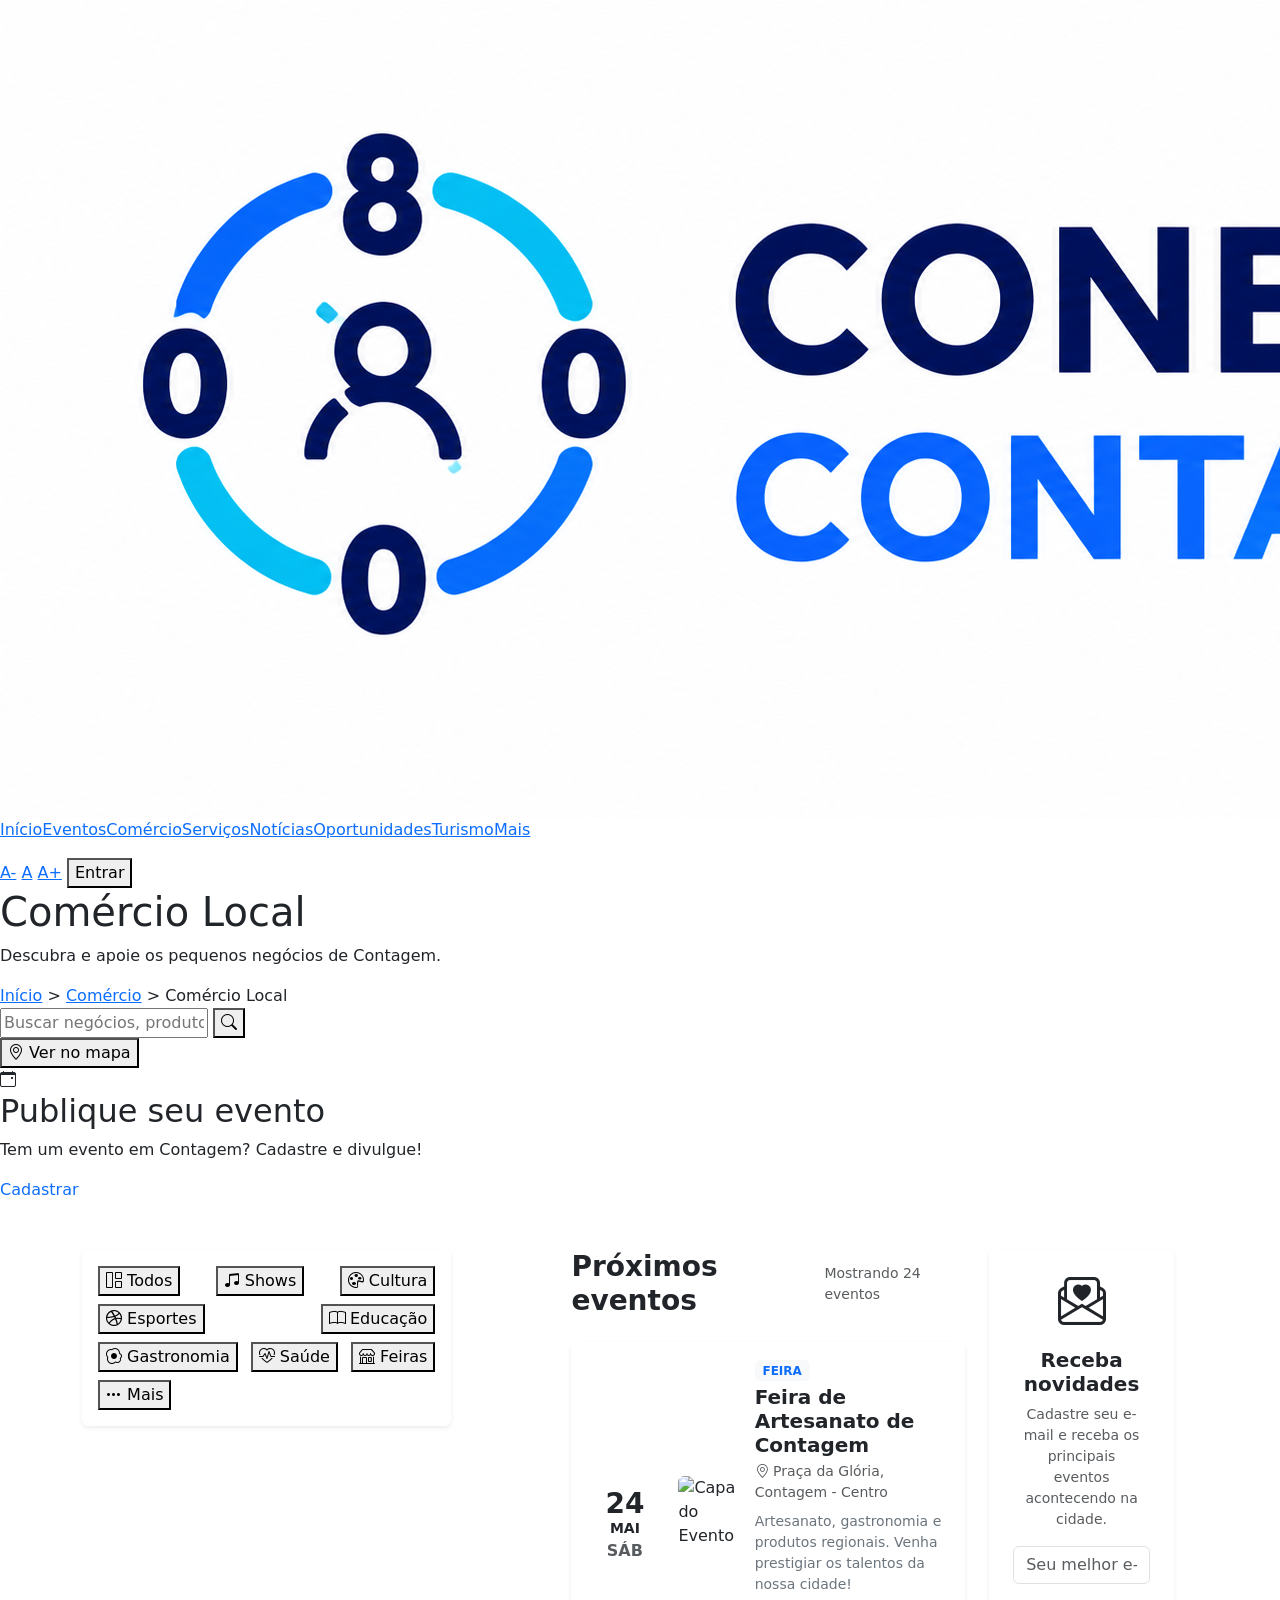
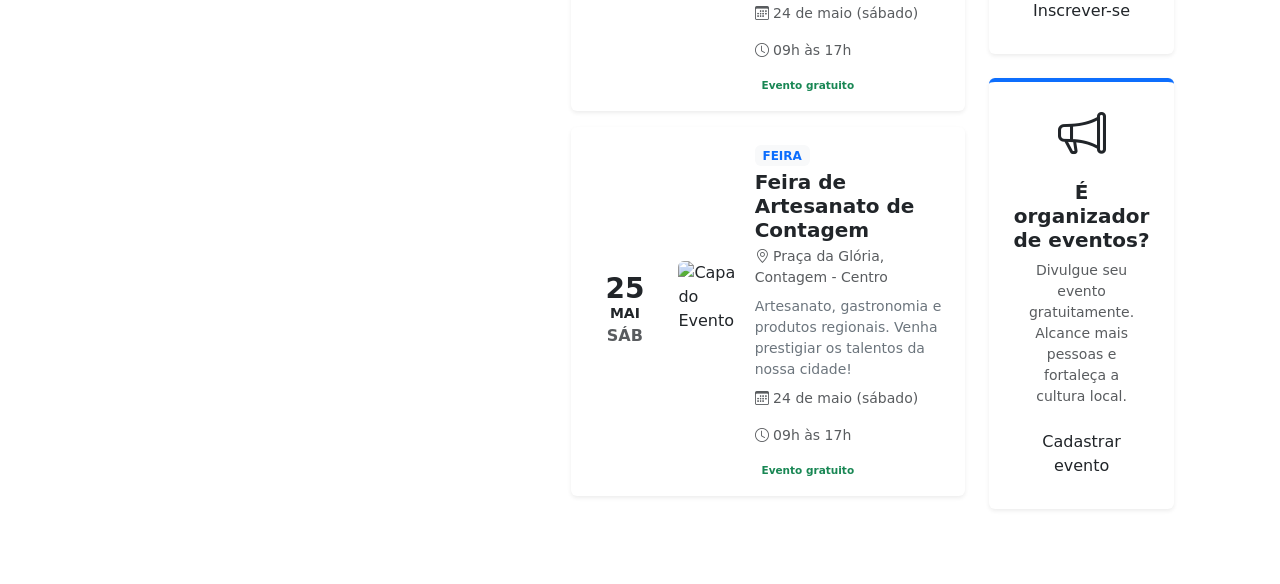
==== index.html @ cd4aabfe "atualizei formulario cadastrar" ====
<!DOCTYPE html>
<html lang="en">

<head>
    <meta charset="UTF-8">
    <meta name="viewport" content="width=device-width, initial-scale=1.0">
    <title>Conecta Contagem</title>

    <!-- links bootstrap -->

    <link href="https://cdn.jsdelivr.net/npm/bootstrap@5.0.2/dist/css/bootstrap.min.css" rel="stylesheet"
        integrity="sha384-EVSTQN3/azprG1Anm3QDgpJLIm9Nao0Yz1ztcQTwFspd3yD65VohhpuuCOmLASjC" crossorigin="anonymous">


    <!-- Icones booststrap -->
    <link href="https://cdn.jsdelivr.net/npm/bootstrap-icons@1.11.3/font/bootstrap-icons.css" rel="stylesheet">

    <!--Meu CSS-->
    <link rel="stylesheet" href="css/style.css">

</head>

<body>

    <!-- Cabeçalho Menu/ Home-->
    <header>
        <div class="logo">
            <img src="img/logo.png" alt="Logo">
        </div>

        <nav>

            <ul class="d-flex list-unstyled">

                <li><a href="#">Início</a></li>
                <li><a href="#">Eventos</a></li>
                <li><a href="#">Comércio</a></li>
                <li><a href="#">Serviços</a></li>
                <li><a href="#">Notícias</a></li>
                <li><a href="#">Oportunidades</a></li>
                <li><a href="#">Turismo</a></li>
                <li><a href="#">Mais</a></li>

            </ul>

        </nav>

        <div class="menu-direita">

            <a href="#">A-</a>
            <a href="#">A</a>
            <a href="#">A+</a>

            <button class="botaoEntrar">Entrar</button>

        </div>


    </header>

    <!-- Banner azul abaixo do Cabeçalho Menu/Home-->

    <!-- Seção Hero - Banner Azul do Comércio Local -->
    <section class="hero-comercio">
        <div class="hero-container">

            <!-- LADO ESQUERDO: Textos, Busca e Mapa (Debaixo do h1) -->
            <div class="hero-esquerdo">
                <div class="hero-conteudo">
                    <h1 class="hero-titulo">Comércio Local</h1>
                    <p class="hero-subtitulo">Descubra e apoie os pequenos negócios de Contagem.</p>

                    <nav class="hero-breadcrumb">
                        <a href="#">Início</a> &gt;
                        <a href="#">Comércio</a> &gt;
                        <span>Comércio Local</span>
                    </nav>
                </div>

                <!-- A busca e o mapa agora ficam aqui, embaixo do comércio local -->
                <div class="busca-e-mapa-container">
                    <div class="busca-container">
                        <input type="text" class="busca-input" placeholder="Buscar negócios, produtos ou serviços...">
                        <button class="busca-btn" aria-label="Buscar">
                            <i class="bi bi-search"></i>
                        </button>
                    </div>

                    <button class="btn-mapa">
                        <i class="bi bi-geo-alt"></i>
                        Ver no mapa
                    </button>
                </div>
            </div>

            <!-- LADO DIREITO: Card de Cadastrar Evento -->
            <div class="hero-direito">
                <div class="card-publique-evento">
                    <div class="evento-info">
                        <div class="evento-icone-wrapper">
                            <i class="bi bi-calendar-event"></i>
                        </div>
                        <div class="evento-textos">
                            <h2>Publique seu evento</h2>
                            <p>Tem um evento em Contagem? Cadastre e divulgue!</p>
                        </div>
                    </div>
                    <a href="./cadastrar-evento.html" class="btn-cadastrar-evento text-decoration-none"> Cadastrar </a>
                </div>
            </div>




        </div>
    </section>

    <!-- 
    BLOCO ABAIXO DE BANNERS  DA SESSÃO AZUL
      -->
    <main class="container my-5">

        <!-- LINHA DE CATEGORIAS (Aparece apenas uma vez) -->
        <section class="row mb-5">
            <div class="col-12">
                <div
                    class="d-flex justify-content-between align-items-center flex-wrap gap-2 guia-categorias p-3 bg-white rounded shadow-sm">
                    <button class="btn-categoria active"><i class="bi bi-grid-1x2"></i> Todos</button>
                    <button class="btn-categoria"><i class="bi bi-music-note-beamed"></i> Shows</button>
                    <button class="btn-categoria"><i class="bi bi-palette"></i> Cultura</button>
                    <button class="btn-categoria"><i class="bi bi-dribbble"></i> Esportes</button>
                    <button class="btn-categoria"><i class="bi bi-book"></i> Educação</button>
                    <button class="btn-categoria"><i class="bi bi-egg-fried"></i> Gastronomia</button>
                    <button class="btn-categoria"><i class="bi bi-heart-pulse"></i> Saúde</button>
                    <button class="btn-categoria"><i class="bi bi-shop"></i> Feiras</button>
                    <button class="btn-categoria"><i class="bi bi-three-dots"></i> Mais</button>
                </div>
            </div>
        </section>

        <!-- ÁREA PRINCIPAL DUAS COLUNAS: EVENTOS VS INFORMAÇÕES -->
        <div class="row">

            <!-- COLUNA ESQUERDA: LISTA DE PRÓXIMOS EVENTOS  -->
            <section class="row">

                <!-- =================== COLUNA ESQUERDA =================== -->
                <div class="col-lg-8 mb-4">

                    <div class="d-flex justify-content-between align-items-center mb-4">
                        <h3 class="fw-bold text-azul-conecta m-0">Próximos eventos</h3>
                        <span class="text-muted small">Mostrando 24 eventos</span>
                    </div>

                    <!-- =================== CARD DE EVENTO 1 =================== -->
                    <div
                        class="card-evento p-3 bg-white rounded shadow-sm mb-3 d-flex flex-column flex-md-row align-items-center gap-3">

                        <!-- Data -->
                        <div class="data-badge text-center d-flex flex-column justify-content-center px-3 py-2 rounded"
                            style="min-width: 75px;">
                            <span class="fs-3 fw-bold m-0 lh-1">24</span>
                            <span class="small text-uppercase fw-bold">Mai</span>
                            <span class="text-muted text-uppercase mini-text fw-bold">Sáb</span>
                        </div>

                        <!-- Imagem -->
                        <div class="col-md-2 d-flex justify-content-center">
                            <img src="https://unsplash.com" alt="Capa do Evento" class="rounded img-fluid"
                                style="width:140px;height:100px;object-fit:cover;">
                        </div>

                        <!-- Conteúdo -->
                        <div class="flex-grow-1">

                            <span class="badge bg-light text-primary fw-bold text-uppercase mb-1 small">
                                Feira
                            </span>

                            <h5 class="fw-bold mb-1">
                                Feira de Artesanato de Contagem
                            </h5>

                            <p class="text-muted small mb-2">
                                <i class="bi bi-geo-alt"></i>
                                Praça da Glória, Contagem - Centro
                            </p>

                            <p class="text-secondary small mb-2">
                                Artesanato, gastronomia e produtos regionais.
                                Venha prestigiar os talentos da nossa cidade!
                            </p>

                            <div class="d-flex flex-wrap gap-3 small text-muted">

                                <span>
                                    <i class="bi bi-calendar3"></i>
                                    24 de maio (sábado)
                                </span>

                                <span>
                                    <i class="bi bi-clock"></i>
                                    09h às 17h
                                </span>

                                <span class="badge bg-success-light text-success fw-bold">
                                    Evento gratuito
                                </span>

                            </div>

                        </div>

                    </div>

                    <!-- =================== CARD DE EVENTO 2 =================== -->

                    <div
                        class="card-evento p-3 bg-white rounded shadow-sm mb-3 d-flex flex-column flex-md-row align-items-center gap-3">

                        <!-- Data -->
                        <div class="data-badge text-center d-flex flex-column justify-content-center px-3 py-2 rounded"
                            style="min-width:75px;">

                            <span class="fs-3 fw-bold m-0 lh-1">25</span>
                            <span class="small text-uppercase fw-bold">Mai</span>
                            <span class="text-muted text-uppercase mini-text fw-bold">Sáb</span>

                        </div>

                        <!-- Imagem -->
                        <div class="col-md-2 d-flex justify-content-center">

                            <img src="https://unsplash.com" alt="Capa do Evento" class="rounded img-fluid"
                                style="width:140px;height:100px;object-fit:cover;">

                        </div>

                        <!-- Conteúdo -->
                        <div class="flex-grow-1">

                            <span class="badge bg-light text-primary fw-bold text-uppercase mb-1 small">
                                Feira
                            </span>

                            <h5 class="fw-bold mb-1">
                                Feira de Artesanato de Contagem
                            </h5>

                            <p class="text-muted small mb-2">
                                <i class="bi bi-geo-alt"></i>
                                Praça da Glória, Contagem - Centro
                            </p>

                            <p class="text-secondary small mb-2">
                                Artesanato, gastronomia e produtos regionais.
                                Venha prestigiar os talentos da nossa cidade!
                            </p>

                            <div class="d-flex flex-wrap gap-3 small text-muted">

                                <span>
                                    <i class="bi bi-calendar3"></i>
                                    24 de maio (sábado)
                                </span>

                                <span>
                                    <i class="bi bi-clock"></i>
                                    09h às 17h
                                </span>

                                <span class="badge bg-success-light text-success fw-bold">
                                    Evento gratuito
                                </span>

                            </div>

                        </div>

                    </div>

                </div>

                <!-- =================== COLUNA DIREITA =================== -->

                <aside class="col-lg-4 mb-4">

                    <!-- Receba novidades -->
                    <div class="bloco-lateral p-4 bg-white rounded shadow-sm text-center mb-4">

                        <div class="icon-envelope mb-3">
                            <i class="bi bi-envelope-paper-heart display-5 text-azul-conecta"></i>
                        </div>

                        <h5 class="fw-bold text-dark">
                            Receba novidades
                        </h5>

                        <p class="text-muted small px-2">
                            Cadastre seu e-mail e receba os principais eventos acontecendo na cidade.
                        </p>

                        <div class="mt-3">

                            <input type="email" class="form-control text-center mb-2" placeholder="Seu melhor e-mail">

                            <button class="btn btn-conecta w-100">
                                Inscrever-se
                            </button>

                        </div>

                    </div>

                    <!-- Organizador -->

                    <div
                        class="bloco-lateral p-4 bg-white rounded shadow-sm text-center border-top border-primary border-4">

                        <div class="icon-organizador mb-3">
                            <i class="bi bi-megaphone display-5 text-azul-conecta"></i>
                        </div>

                        <h5 class="fw-bold text-dark">
                            É organizador de eventos?
                        </h5>

                        <p class="text-muted small px-2">
                            Divulgue seu evento gratuitamente. Alcance mais pessoas e fortaleça a cultura local.
                        </p>

                        <div class="mt-3">

                            <a href="./cadastrar-evento.html"
                                class="btn btn-outline-conecta w-100 text-decoration-none">

                                Cadastrar evento

                            </a>

                        </div>

                    </div>

                </aside>

            </section>
        </div>
    </main>


</body>

</html>
---- css/style.css ----
.rodapé {
    background: #052a6b;
    color: #fff;
    padding: 60px 8%;
    font-family: Arial, Helvetica, sans-serif;
}

.container{
    display: flex;
    gap: 120px;
}

.footer-col{
    min-width:180px;
    text-align: center;
}

.footer-col h3{
    margin-bottom: 18px;
    font-size: 18px;
}

.footer-col ul{
    list-style: none;
    padding: 0;
}

.footer-col li{
    margin-bottom: 10px;
}

.footer-col a{
    color: #fff;
    text-decoration: none;
    transition: .3s;
}

.footer-col a:hover{
    color: #5ca9ff;
}

.logo-footer{
    width: 180px;
    margin-bottom: 15px;
}

.redes{
    display: flex;
    gap: 15px;
    margin-top: 20px;
}

.redes img {
    display: 30px;
    margin-top: 30px;
}

.newsletter input{
    padding: 12px;
    width: 220px;
    border: none;
    border-radius: 6px 0 0 6px;
    outline: none;
}

.newsletter button{
    border: none;
    padding: 10px 18px;
    background: #ffffff;
    cursor: pointer;
    border-radius: 0 6px 6px 0;
}

.footer-copy {
    margin-top: 50px;
    padding-top: 25px;
    border-top: 1px solid rgba(255,255,255,.2);
    text-align: center;
    color:#d6d6d6;
}
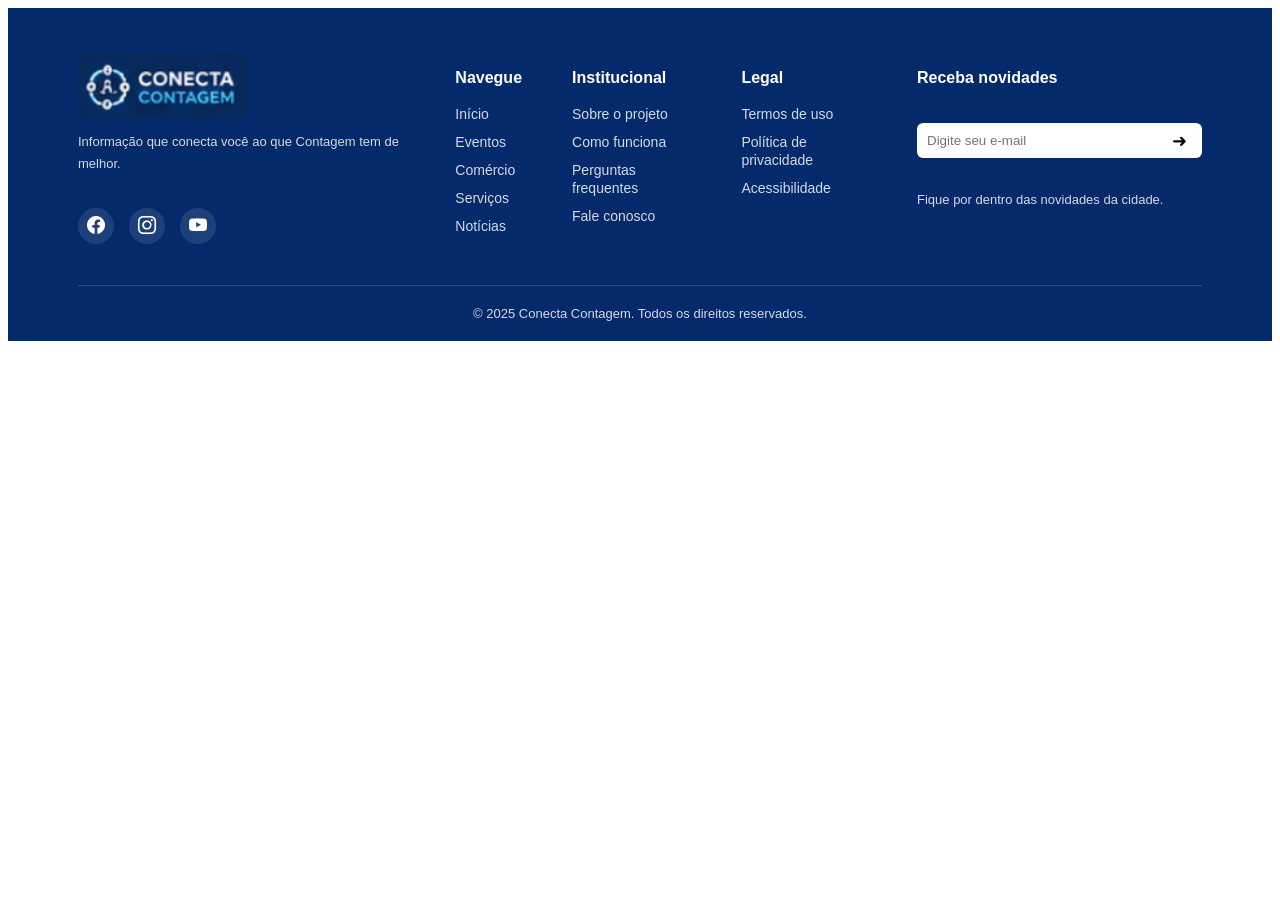
==== commit f6d967dd: "css atualizado" ====
--- a/index.html
+++ b/index.html
@@ -1,353 +1,133 @@
 <!DOCTYPE html>
-<html lang="en">
+<html lang="pt-br">
 
 <head>
     <meta charset="UTF-8">
     <meta name="viewport" content="width=device-width, initial-scale=1.0">
     <title>Conecta Contagem</title>
 
-    <!-- links bootstrap -->
-
-    <link href="https://cdn.jsdelivr.net/npm/bootstrap@5.0.2/dist/css/bootstrap.min.css" rel="stylesheet"
-        integrity="sha384-EVSTQN3/azprG1Anm3QDgpJLIm9Nao0Yz1ztcQTwFspd3yD65VohhpuuCOmLASjC" crossorigin="anonymous">
-
-
-    <!-- Icones booststrap -->
-    <link href="https://cdn.jsdelivr.net/npm/bootstrap-icons@1.11.3/font/bootstrap-icons.css" rel="stylesheet">
-
-    <!--Meu CSS-->
+    <!-- CSS -->
+    <link rel="stylesheet" href="https://cdn.jsdelivr.net/npm/bootstrap-icons@1.13.1/font/bootstrap-icons.min.css">
     <link rel="stylesheet" href="css/style.css">
-
 </head>
 
 <body>
 
-    <!-- Cabeçalho Menu/ Home-->
-    <header>
-        <div class="logo">
-            <img src="img/logo.png" alt="Logo">
-        </div>
+    <footer class="rodape">
 
-        <nav>
+        <!-- Container principal -->
+        <div class="container">
 
-            <ul class="d-flex list-unstyled">
+            <!-- ================= Logo ================= -->
+            <div class="footer-col">
 
-                <li><a href="#">Início</a></li>
-                <li><a href="#">Eventos</a></li>
-                <li><a href="#">Comércio</a></li>
-                <li><a href="#">Serviços</a></li>
-                <li><a href="#">Notícias</a></li>
-                <li><a href="#">Oportunidades</a></li>
-                <li><a href="#">Turismo</a></li>
-                <li><a href="#">Mais</a></li>
+                <!-- Logo -->
+                <img src="imgs/logo.png" alt="Logo Conecta Contagem" class="logo-footer">
 
-            </ul>
+                <!-- Texto -->
+                <p>
+                    Informação que conecta você ao que
+                    Contagem tem de melhor.
+                </p>
 
-        </nav>
+                <!-- Redes sociais -->
+    
+                <div class="redes">
 
-        <div class="menu-direita">
+                    <a href="#" aria-label="Facebook">
+                        <i class="bi bi-facebook"></i>
+                    </a>
 
-            <a href="#">A-</a>
-            <a href="#">A</a>
-            <a href="#">A+</a>
+                    <a href="#" aria-label="Instagram">
+                        <i class="bi bi-instagram"></i>
+                    </a>
 
-            <button class="botaoEntrar">Entrar</button>
+                    <a href="#" aria-label="YouTube">
+                        <i class="bi bi-youtube"></i>
+                    </a>
+
+                </div>
+
+            </div>
+
+            <!-- ================= Navegue ================= -->
+
+            <div class="footer-col">
+
+                <h3>Navegue</h3>
+
+                <ul>
+                    <li><a href="#">Início</a></li>
+                    <li><a href="#">Eventos</a></li>
+                    <li><a href="#">Comércio</a></li>
+                    <li><a href="#">Serviços</a></li>
+                    <li><a href="#">Notícias</a></li>
+                </ul>
+
+            </div>
+
+            <!-- ================= Institucional ================= -->
+
+            <div class="footer-col">
+
+                <h3>Institucional</h3>
+
+                <ul>
+                    <li><a href="#">Sobre o projeto</a></li>
+                    <li><a href="#">Como funciona</a></li>
+                    <li><a href="#">Perguntas frequentes</a></li>
+                    <li><a href="#">Fale conosco</a></li>
+                </ul>
+
+            </div>
+
+            <!-- ================= Legal ================= -->
+
+            <div class="footer-col">
+
+                <h3>Legal</h3>
+
+                <ul>
+                    <li><a href="#">Termos de uso</a></li>
+                    <li><a href="#">Política de privacidade</a></li>
+                    <li><a href="#">Acessibilidade</a></li>
+                </ul>
+
+            </div>
+
+            <!-- ================= Newsletter ================= -->
+
+            <div class="footer-col newsletter-col">
+
+                <h3>Receba novidades</h3>
+
+                <div class="newsletter">
+
+                    <input type="email" placeholder="Digite seu e-mail">
+
+                    <button>
+                        ➜
+                    </button>
+
+                </div>
+
+                <p>
+                    Fique por dentro das novidades da cidade.
+                </p>
+
+            </div>
 
         </div>
 
+        <!-- Copyright -->
 
-    </header>
+        <div class="footer-copy">
 
-    <!-- Banner azul abaixo do Cabeçalho Menu/Home-->
-
-    <!-- Seção Hero - Banner Azul do Comércio Local -->
-    <section class="hero-comercio">
-        <div class="hero-container">
-
-            <!-- LADO ESQUERDO: Textos, Busca e Mapa (Debaixo do h1) -->
-            <div class="hero-esquerdo">
-                <div class="hero-conteudo">
-                    <h1 class="hero-titulo">Comércio Local</h1>
-                    <p class="hero-subtitulo">Descubra e apoie os pequenos negócios de Contagem.</p>
-
-                    <nav class="hero-breadcrumb">
-                        <a href="#">Início</a> &gt;
-                        <a href="#">Comércio</a> &gt;
-                        <span>Comércio Local</span>
-                    </nav>
-                </div>
-
-                <!-- A busca e o mapa agora ficam aqui, embaixo do comércio local -->
-                <div class="busca-e-mapa-container">
-                    <div class="busca-container">
-                        <input type="text" class="busca-input" placeholder="Buscar negócios, produtos ou serviços...">
-                        <button class="busca-btn" aria-label="Buscar">
-                            <i class="bi bi-search"></i>
-                        </button>
-                    </div>
-
-                    <button class="btn-mapa">
-                        <i class="bi bi-geo-alt"></i>
-                        Ver no mapa
-                    </button>
-                </div>
-            </div>
-
-            <!-- LADO DIREITO: Card de Cadastrar Evento -->
-            <div class="hero-direito">
-                <div class="card-publique-evento">
-                    <div class="evento-info">
-                        <div class="evento-icone-wrapper">
-                            <i class="bi bi-calendar-event"></i>
-                        </div>
-                        <div class="evento-textos">
-                            <h2>Publique seu evento</h2>
-                            <p>Tem um evento em Contagem? Cadastre e divulgue!</p>
-                        </div>
-                    </div>
-                    <a href="./cadastrar-evento.html" class="btn-cadastrar-evento text-decoration-none"> Cadastrar </a>
-                </div>
-            </div>
-
-
-
+            © 2025 Conecta Contagem. Todos os direitos reservados.
 
         </div>
-    </section>
 
-    <!-- 
-    BLOCO ABAIXO DE BANNERS  DA SESSÃO AZUL
-      -->
-    <main class="container my-5">
-
-        <!-- LINHA DE CATEGORIAS (Aparece apenas uma vez) -->
-        <section class="row mb-5">
-            <div class="col-12">
-                <div
-                    class="d-flex justify-content-between align-items-center flex-wrap gap-2 guia-categorias p-3 bg-white rounded shadow-sm">
-                    <button class="btn-categoria active"><i class="bi bi-grid-1x2"></i> Todos</button>
-                    <button class="btn-categoria"><i class="bi bi-music-note-beamed"></i> Shows</button>
-                    <button class="btn-categoria"><i class="bi bi-palette"></i> Cultura</button>
-                    <button class="btn-categoria"><i class="bi bi-dribbble"></i> Esportes</button>
-                    <button class="btn-categoria"><i class="bi bi-book"></i> Educação</button>
-                    <button class="btn-categoria"><i class="bi bi-egg-fried"></i> Gastronomia</button>
-                    <button class="btn-categoria"><i class="bi bi-heart-pulse"></i> Saúde</button>
-                    <button class="btn-categoria"><i class="bi bi-shop"></i> Feiras</button>
-                    <button class="btn-categoria"><i class="bi bi-three-dots"></i> Mais</button>
-                </div>
-            </div>
-        </section>
-
-        <!-- ÁREA PRINCIPAL DUAS COLUNAS: EVENTOS VS INFORMAÇÕES -->
-        <div class="row">
-
-            <!-- COLUNA ESQUERDA: LISTA DE PRÓXIMOS EVENTOS  -->
-            <section class="row">
-
-                <!-- =================== COLUNA ESQUERDA =================== -->
-                <div class="col-lg-8 mb-4">
-
-                    <div class="d-flex justify-content-between align-items-center mb-4">
-                        <h3 class="fw-bold text-azul-conecta m-0">Próximos eventos</h3>
-                        <span class="text-muted small">Mostrando 24 eventos</span>
-                    </div>
-
-                    <!-- =================== CARD DE EVENTO 1 =================== -->
-                    <div
-                        class="card-evento p-3 bg-white rounded shadow-sm mb-3 d-flex flex-column flex-md-row align-items-center gap-3">
-
-                        <!-- Data -->
-                        <div class="data-badge text-center d-flex flex-column justify-content-center px-3 py-2 rounded"
-                            style="min-width: 75px;">
-                            <span class="fs-3 fw-bold m-0 lh-1">24</span>
-                            <span class="small text-uppercase fw-bold">Mai</span>
-                            <span class="text-muted text-uppercase mini-text fw-bold">Sáb</span>
-                        </div>
-
-                        <!-- Imagem -->
-                        <div class="col-md-2 d-flex justify-content-center">
-                            <img src="https://unsplash.com" alt="Capa do Evento" class="rounded img-fluid"
-                                style="width:140px;height:100px;object-fit:cover;">
-                        </div>
-
-                        <!-- Conteúdo -->
-                        <div class="flex-grow-1">
-
-                            <span class="badge bg-light text-primary fw-bold text-uppercase mb-1 small">
-                                Feira
-                            </span>
-
-                            <h5 class="fw-bold mb-1">
-                                Feira de Artesanato de Contagem
-                            </h5>
-
-                            <p class="text-muted small mb-2">
-                                <i class="bi bi-geo-alt"></i>
-                                Praça da Glória, Contagem - Centro
-                            </p>
-
-                            <p class="text-secondary small mb-2">
-                                Artesanato, gastronomia e produtos regionais.
-                                Venha prestigiar os talentos da nossa cidade!
-                            </p>
-
-                            <div class="d-flex flex-wrap gap-3 small text-muted">
-
-                                <span>
-                                    <i class="bi bi-calendar3"></i>
-                                    24 de maio (sábado)
-                                </span>
-
-                                <span>
-                                    <i class="bi bi-clock"></i>
-                                    09h às 17h
-                                </span>
-
-                                <span class="badge bg-success-light text-success fw-bold">
-                                    Evento gratuito
-                                </span>
-
-                            </div>
-
-                        </div>
-
-                    </div>
-
-                    <!-- =================== CARD DE EVENTO 2 =================== -->
-
-                    <div
-                        class="card-evento p-3 bg-white rounded shadow-sm mb-3 d-flex flex-column flex-md-row align-items-center gap-3">
-
-                        <!-- Data -->
-                        <div class="data-badge text-center d-flex flex-column justify-content-center px-3 py-2 rounded"
-                            style="min-width:75px;">
-
-                            <span class="fs-3 fw-bold m-0 lh-1">25</span>
-                            <span class="small text-uppercase fw-bold">Mai</span>
-                            <span class="text-muted text-uppercase mini-text fw-bold">Sáb</span>
-
-                        </div>
-
-                        <!-- Imagem -->
-                        <div class="col-md-2 d-flex justify-content-center">
-
-                            <img src="https://unsplash.com" alt="Capa do Evento" class="rounded img-fluid"
-                                style="width:140px;height:100px;object-fit:cover;">
-
-                        </div>
-
-                        <!-- Conteúdo -->
-                        <div class="flex-grow-1">
-
-                            <span class="badge bg-light text-primary fw-bold text-uppercase mb-1 small">
-                                Feira
-                            </span>
-
-                            <h5 class="fw-bold mb-1">
-                                Feira de Artesanato de Contagem
-                            </h5>
-
-                            <p class="text-muted small mb-2">
-                                <i class="bi bi-geo-alt"></i>
-                                Praça da Glória, Contagem - Centro
-                            </p>
-
-                            <p class="text-secondary small mb-2">
-                                Artesanato, gastronomia e produtos regionais.
-                                Venha prestigiar os talentos da nossa cidade!
-                            </p>
-
-                            <div class="d-flex flex-wrap gap-3 small text-muted">
-
-                                <span>
-                                    <i class="bi bi-calendar3"></i>
-                                    24 de maio (sábado)
-                                </span>
-
-                                <span>
-                                    <i class="bi bi-clock"></i>
-                                    09h às 17h
-                                </span>
-
-                                <span class="badge bg-success-light text-success fw-bold">
-                                    Evento gratuito
-                                </span>
-
-                            </div>
-
-                        </div>
-
-                    </div>
-
-                </div>
-
-                <!-- =================== COLUNA DIREITA =================== -->
-
-                <aside class="col-lg-4 mb-4">
-
-                    <!-- Receba novidades -->
-                    <div class="bloco-lateral p-4 bg-white rounded shadow-sm text-center mb-4">
-
-                        <div class="icon-envelope mb-3">
-                            <i class="bi bi-envelope-paper-heart display-5 text-azul-conecta"></i>
-                        </div>
-
-                        <h5 class="fw-bold text-dark">
-                            Receba novidades
-                        </h5>
-
-                        <p class="text-muted small px-2">
-                            Cadastre seu e-mail e receba os principais eventos acontecendo na cidade.
-                        </p>
-
-                        <div class="mt-3">
-
-                            <input type="email" class="form-control text-center mb-2" placeholder="Seu melhor e-mail">
-
-                            <button class="btn btn-conecta w-100">
-                                Inscrever-se
-                            </button>
-
-                        </div>
-
-                    </div>
-
-                    <!-- Organizador -->
-
-                    <div
-                        class="bloco-lateral p-4 bg-white rounded shadow-sm text-center border-top border-primary border-4">
-
-                        <div class="icon-organizador mb-3">
-                            <i class="bi bi-megaphone display-5 text-azul-conecta"></i>
-                        </div>
-
-                        <h5 class="fw-bold text-dark">
-                            É organizador de eventos?
-                        </h5>
-
-                        <p class="text-muted small px-2">
-                            Divulgue seu evento gratuitamente. Alcance mais pessoas e fortaleça a cultura local.
-                        </p>
-
-                        <div class="mt-3">
-
-                            <a href="./cadastrar-evento.html"
-                                class="btn btn-outline-conecta w-100 text-decoration-none">
-
-                                Cadastrar evento
-
-                            </a>
-
-                        </div>
-
-                    </div>
-
-                </aside>
-
-            </section>
-        </div>
-    </main>
-
+    </footer>
 
 </body>
 
--- a/css/style.css
+++ b/css/style.css
@@ -1,80 +1,206 @@
-.rodapé {
-    background: #052a6b;
-    color: #fff;
-    padding: 60px 8%;
+/* ==========================
+   FOOTER
+========================== */
+
+.rodape {
+
+    background: #052A6B;
+
+    color: #FFF;
+
+    padding: 45px 70px 20px;
+
     font-family: Arial, Helvetica, sans-serif;
-}
-
-.container{
-    display: flex;
-    gap: 120px;
-}
-
-.footer-col{
-    min-width:180px;
-    text-align: center;
-}
-
-.footer-col h3{
+
+}
+
+/* ==========================
+   CONTAINER
+========================== */
+
+.container {
+
+    display: flex;
+
+    justify-content: space-between;
+
+    align-items: flex-start;
+
+    gap: 50px;
+
+}
+
+/* ==========================
+   COLUNAS
+========================== */
+
+.footer-col {
+
+    display: flex;
+
+    flex-direction: column;
+
+}
+
+.footer-col h3 {
+
+    font-size: 16px;
+
     margin-bottom: 18px;
-    font-size: 18px;
-}
-
-.footer-col ul{
+
+}
+
+.footer-col p {
+
+    font-size: 13px;
+
+    line-height: 22px;
+
+    color: #D5D9E3;
+
+}
+
+/* ==========================
+   LOGO
+========================== */
+
+.logo-footer {
+    width: 170px;
+    height: auto;
+}
+
+/* ==========================
+   LINKS
+========================== */
+
+.footer-col ul {
+
     list-style: none;
+
     padding: 0;
-}
-
-.footer-col li{
+
+    margin: 0;
+
+}
+
+.footer-col li {
+
     margin-bottom: 10px;
-}
-
-.footer-col a{
+
+}
+
+.footer-col a {
+
+    text-decoration: none;
+
+    color: #D5D9E3;
+
+    font-size: 14px;
+
+    transition: .3s;
+
+}
+
+.footer-col a:hover {
+
+    color: #FFFFFF;
+
+}
+
+/* ==========================
+   REDES SOCIAIS
+========================== */
+
+.redes{
+    display: flex;
+    gap: 15px;
+    margin-top: 20px;
+}
+
+.redes a{
+    display: flex;
+    justify-content: center;
+    align-items: center;
+
+    width: 36px;
+    height: 36px;
+
+    border-radius: 50%;
+    background: rgba(255,255,255,.1);
+
     color: #fff;
     text-decoration: none;
+
     transition: .3s;
 }
 
-.footer-col a:hover{
-    color: #5ca9ff;
-}
-
-.logo-footer{
-    width: 180px;
-    margin-bottom: 15px;
-}
-
-.redes{
-    display: flex;
-    gap: 15px;
-    margin-top: 20px;
-}
-
-.redes img {
-    display: 30px;
-    margin-top: 30px;
-}
-
-.newsletter input{
-    padding: 12px;
+.redes a:hover{
+    background: #ffffff;
+    color: #052A6B;
+}
+
+.redes i{
+    font-size: 18px;
+}
+
+/* ==========================
+   NEWSLETTER
+========================== */
+
+.newsletter {
+
+    display: flex;
+
+    margin: 18px 0;
+
+}
+
+.newsletter input {
+
     width: 220px;
+
+    padding: 10px;
+
     border: none;
+
+    outline: none;
+
     border-radius: 6px 0 0 6px;
-    outline: none;
-}
-
-.newsletter button{
+
+}
+
+.newsletter button {
+
+    width: 45px;
+
     border: none;
-    padding: 10px 18px;
-    background: #ffffff;
+
     cursor: pointer;
+
     border-radius: 0 6px 6px 0;
-}
+
+    background: white;
+
+    font-size: 18px;
+
+}
+
+/* ==========================
+   COPYRIGHT
+========================== */
 
 .footer-copy {
-    margin-top: 50px;
-    padding-top: 25px;
-    border-top: 1px solid rgba(255,255,255,.2);
+
     text-align: center;
-    color:#d6d6d6;
+
+    margin-top: 40px;
+
+    padding-top: 20px;
+
+    border-top: 1px solid rgba(255, 255, 255, .15);
+
+    font-size: 13px;
+
+    color: #D5D9E3;
+
 }
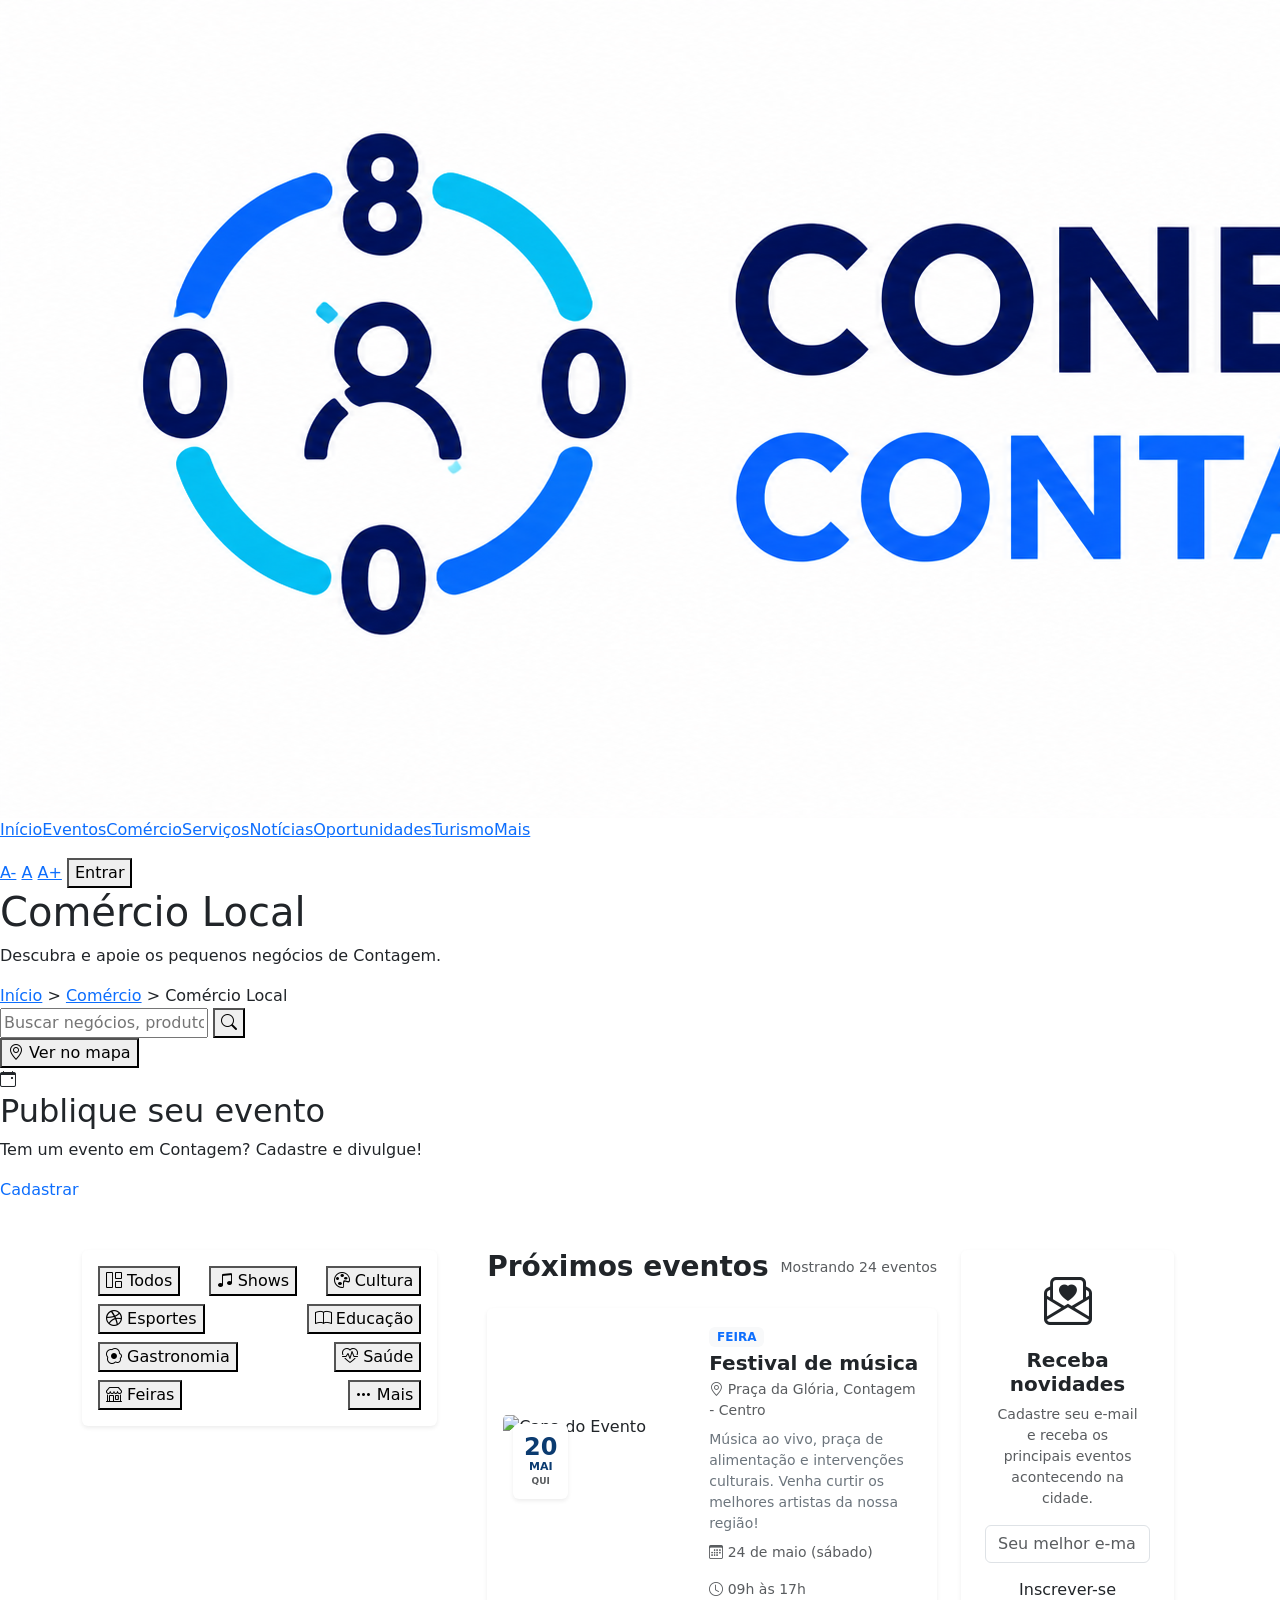
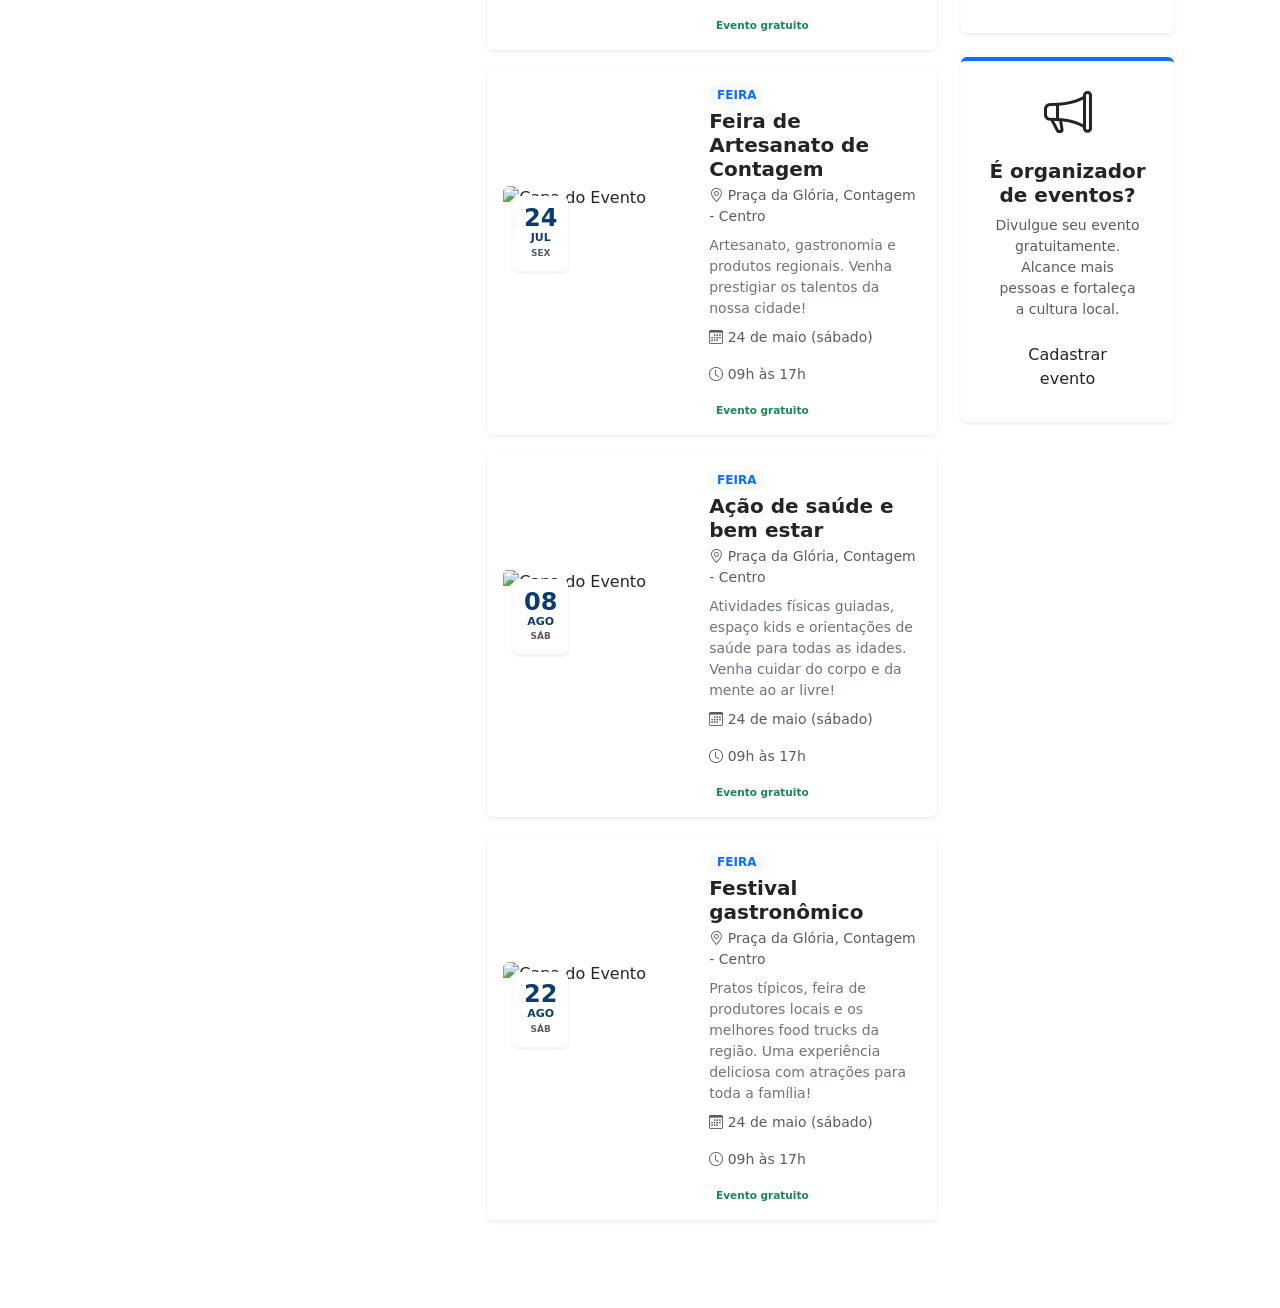
==== commit e2950566: "filanizei inicio" ====
--- a/index.html
+++ b/index.html
@@ -1,133 +1,502 @@
 <!DOCTYPE html>
-<html lang="pt-br">
+<html lang="en">
 
 <head>
     <meta charset="UTF-8">
     <meta name="viewport" content="width=device-width, initial-scale=1.0">
     <title>Conecta Contagem</title>
 
-    <!-- CSS -->
-    <link rel="stylesheet" href="https://cdn.jsdelivr.net/npm/bootstrap-icons@1.13.1/font/bootstrap-icons.min.css">
+    <!-- links bootstrap -->
+
+    <link href="https://cdn.jsdelivr.net/npm/bootstrap@5.0.2/dist/css/bootstrap.min.css" rel="stylesheet"
+        integrity="sha384-EVSTQN3/azprG1Anm3QDgpJLIm9Nao0Yz1ztcQTwFspd3yD65VohhpuuCOmLASjC" crossorigin="anonymous">
+
+
+    <!-- Icones booststrap -->
+    <link href="https://cdn.jsdelivr.net/npm/bootstrap-icons@1.11.3/font/bootstrap-icons.css" rel="stylesheet">
+
+    <!--Meu CSS-->
     <link rel="stylesheet" href="css/style.css">
+
 </head>
 
 <body>
 
-    <footer class="rodape">
-
-        <!-- Container principal -->
-        <div class="container">
-
-            <!-- ================= Logo ================= -->
-            <div class="footer-col">
-
-                <!-- Logo -->
-                <img src="imgs/logo.png" alt="Logo Conecta Contagem" class="logo-footer">
-
-                <!-- Texto -->
-                <p>
-                    Informação que conecta você ao que
-                    Contagem tem de melhor.
-                </p>
-
-                <!-- Redes sociais -->
-    
-                <div class="redes">
-
-                    <a href="#" aria-label="Facebook">
-                        <i class="bi bi-facebook"></i>
-                    </a>
-
-                    <a href="#" aria-label="Instagram">
-                        <i class="bi bi-instagram"></i>
-                    </a>
-
-                    <a href="#" aria-label="YouTube">
-                        <i class="bi bi-youtube"></i>
-                    </a>
-
+    <!-- Cabeçalho Menu/ Home-->
+    <header>
+        <div class="logo">
+            <img src="img/logo.png" alt="Logo">
+        </div>
+
+        <nav>
+
+            <ul class="d-flex list-unstyled">
+
+                <li><a href="#">Início</a></li>
+                <li><a href="#">Eventos</a></li>
+                <li><a href="#">Comércio</a></li>
+                <li><a href="#">Serviços</a></li>
+                <li><a href="#">Notícias</a></li>
+                <li><a href="#">Oportunidades</a></li>
+                <li><a href="#">Turismo</a></li>
+                <li><a href="#">Mais</a></li>
+
+            </ul>
+
+        </nav>
+
+        <div class="menu-direita">
+
+            <a href="#">A-</a>
+            <a href="#">A</a>
+            <a href="#">A+</a>
+
+            <button class="botaoEntrar">Entrar</button>
+
+        </div>
+
+
+    </header>
+
+    <!-- Banner azul abaixo do Cabeçalho Menu/Home-->
+
+    <!-- Seção Hero - Banner Azul do Comércio Local -->
+    <section class="hero-comercio">
+        <div class="hero-container">
+
+            <!-- LADO ESQUERDO: Textos, Busca e Mapa (Debaixo do h1) -->
+            <div class="hero-esquerdo">
+                <div class="hero-conteudo">
+                    <h1 class="hero-titulo">Comércio Local</h1>
+                    <p class="hero-subtitulo">Descubra e apoie os pequenos negócios de Contagem.</p>
+
+                    <nav class="hero-breadcrumb">
+                        <a href="#">Início</a> &gt;
+                        <a href="#">Comércio</a> &gt;
+                        <span>Comércio Local</span>
+                    </nav>
                 </div>
 
+                <!-- A busca e o mapa agora ficam aqui, embaixo do comércio local -->
+                <div class="busca-e-mapa-container">
+                    <div class="busca-container">
+                        <input type="text" class="busca-input" placeholder="Buscar negócios, produtos ou serviços...">
+                        <button class="busca-btn" aria-label="Buscar">
+                            <i class="bi bi-search"></i>
+                        </button>
+                    </div>
+
+                    <button class="btn-mapa">
+                        <i class="bi bi-geo-alt"></i>
+                        Ver no mapa
+                    </button>
+                </div>
             </div>
 
-            <!-- ================= Navegue ================= -->
-
-            <div class="footer-col">
-
-                <h3>Navegue</h3>
-
-                <ul>
-                    <li><a href="#">Início</a></li>
-                    <li><a href="#">Eventos</a></li>
-                    <li><a href="#">Comércio</a></li>
-                    <li><a href="#">Serviços</a></li>
-                    <li><a href="#">Notícias</a></li>
-                </ul>
-
+            <!-- LADO DIREITO: Card de Cadastrar Evento -->
+            <div class="hero-direito">
+                <div class="card-publique-evento">
+                    <div class="evento-info">
+                        <div class="evento-icone-wrapper">
+                            <i class="bi bi-calendar-event"></i>
+                        </div>
+                        <div class="evento-textos">
+                            <h2>Publique seu evento</h2>
+                            <p>Tem um evento em Contagem? Cadastre e divulgue!</p>
+                        </div>
+                    </div>
+                    <a href="./cadastrar-evento.html" class="btn-cadastrar-evento text-decoration-none"> Cadastrar </a>
+                </div>
             </div>
 
-            <!-- ================= Institucional ================= -->
-
-            <div class="footer-col">
-
-                <h3>Institucional</h3>
-
-                <ul>
-                    <li><a href="#">Sobre o projeto</a></li>
-                    <li><a href="#">Como funciona</a></li>
-                    <li><a href="#">Perguntas frequentes</a></li>
-                    <li><a href="#">Fale conosco</a></li>
-                </ul>
-
+
+
+
+        </div>
+    </section>
+
+    <!-- 
+    BLOCO ABAIXO DE BANNERS  DA SESSÃO AZUL
+      -->
+    <main class="container my-5">
+
+        <!-- LINHA DE CATEGORIAS (Aparece apenas uma vez) -->
+        <section class="row mb-5">
+            <div class="col-12">
+                <div
+                    class="d-flex justify-content-between align-items-center flex-wrap gap-2 guia-categorias p-3 bg-white rounded shadow-sm">
+                    <button class="btn-categoria active"><i class="bi bi-grid-1x2"></i> Todos</button>
+                    <button class="btn-categoria"><i class="bi bi-music-note-beamed"></i> Shows</button>
+                    <button class="btn-categoria"><i class="bi bi-palette"></i> Cultura</button>
+                    <button class="btn-categoria"><i class="bi bi-dribbble"></i> Esportes</button>
+                    <button class="btn-categoria"><i class="bi bi-book"></i> Educação</button>
+                    <button class="btn-categoria"><i class="bi bi-egg-fried"></i> Gastronomia</button>
+                    <button class="btn-categoria"><i class="bi bi-heart-pulse"></i> Saúde</button>
+                    <button class="btn-categoria"><i class="bi bi-shop"></i> Feiras</button>
+                    <button class="btn-categoria"><i class="bi bi-three-dots"></i> Mais</button>
+                </div>
             </div>
-
-            <!-- ================= Legal ================= -->
-
-            <div class="footer-col">
-
-                <h3>Legal</h3>
-
-                <ul>
-                    <li><a href="#">Termos de uso</a></li>
-                    <li><a href="#">Política de privacidade</a></li>
-                    <li><a href="#">Acessibilidade</a></li>
-                </ul>
-
-            </div>
-
-            <!-- ================= Newsletter ================= -->
-
-            <div class="footer-col newsletter-col">
-
-                <h3>Receba novidades</h3>
-
-                <div class="newsletter">
-
-                    <input type="email" placeholder="Digite seu e-mail">
-
-                    <button>
-                        ➜
-                    </button>
-
+        </section>
+
+        <!-- ÁREA PRINCIPAL DUAS COLUNAS: EVENTOS VS INFORMAÇÕES -->
+        <div class="row">
+
+            <!-- COLUNA ESQUERDA: LISTA DE PRÓXIMOS EVENTOS  -->
+            <section class="row">
+
+                <!-- =================== COLUNA ESQUERDA =================== -->
+                <div class="col-lg-8 mb-4">
+
+                    <div class="d-flex justify-content-between align-items-center mb-4">
+                        <h3 class="fw-bold text-azul-conecta m-0">Próximos eventos</h3>
+                        <span class="text-muted small">Mostrando 24 eventos</span>
+                    </div>
+
+                    <!-- =================== CARD DE EVENTO 1 =================== -->
+                    <div
+                        class="card-evento p-3 bg-white rounded shadow-sm mb-3 d-flex flex-column flex-md-row align-items-center gap-3">
+
+                        <!-- Data -->
+
+                        <div class="position-relative overflow-hidden rounded"
+                            style="width: 190px; height: 130px; flex-shrink: 0;">
+
+                            <!-- Imagem que ocupa o fundo todo -->
+                            <img src="https://nossomeio.com.br/wp-content/themes/2024/690/0/crop/2025/11/@arthurhenriquefotos-FESTIVAL-ZEPELIM.jpg"
+                                alt="Capa do Evento" class="w-100 h-100" style="object-fit: cover;">
+
+                            <div class="bg-white text-center d-flex flex-column justify-content-center p-2 rounded shadow-sm position-absolute"
+                                style="top: 10px; left: 10px; width: 55px; height: 75px; z-index: 10;">
+                                <span class="fs-4 fw-bold m-0 lh-1" style="color: #0b3b70;">20</span>
+                                <span class="small text-uppercase fw-bold m-0"
+                                    style="color: #0b3b70; font-size: 11px;">Mai</span>
+                                <span class="text-muted text-uppercase fw-bold m-0" style="font-size: 9px;">Qui</span>
+                            </div>
+
+                        </div>
+
+                        <!-- Conteúdo -->
+                        <div class="flex-grow-1">
+
+                            <span class="badge bg-light text-primary fw-bold text-uppercase mb-1 small">
+                                Feira
+                            </span>
+
+                            <h5 class="fw-bold mb-1">
+                                Festival de música
+                            </h5>
+
+                            <p class="text-muted small mb-2">
+                                <i class="bi bi-geo-alt"></i>
+                                Praça da Glória, Contagem - Centro
+                            </p>
+
+                            <p class="text-secondary small mb-2">
+                                Música ao vivo, praça de alimentação e intervenções culturais. Venha curtir os melhores artistas da nossa região!
+                            </p>
+
+                            <div class="d-flex flex-wrap gap-3 small text-muted">
+
+                                <span>
+                                    <i class="bi bi-calendar3"></i>
+                                    24 de maio (sábado)
+                                </span>
+
+                                <span>
+                                    <i class="bi bi-clock"></i>
+                                    09h às 17h
+                                </span>
+
+                                <span class="badge bg-success-light text-success fw-bold">
+                                    Evento gratuito
+                                </span>
+
+                            </div>
+
+                        </div>
+
+                    </div>
+
+                    <!-- =================== CARD DE EVENTO 2 =================== -->
+
+                    <div
+                        class="card-evento p-3 bg-white rounded shadow-sm mb-3 d-flex flex-column flex-md-row align-items-center gap-3">
+
+                        <!-- Data -->
+
+                        <div class="position-relative overflow-hidden rounded"
+                            style="width: 190px; height: 130px; flex-shrink: 0;">
+
+                            <!-- Imagem que ocupa o fundo todo -->
+                            <img src="https://blog.123milhas.com/wp-content/uploads/2022/08/feira-de-artesanato-ao-ar-livre-redes-outros-objetos-artesanais-conexao123.jpg"
+                                alt="Capa do Evento" class="w-100 h-100" style="object-fit: cover;">
+
+
+                            <div class="bg-white text-center d-flex flex-column justify-content-center p-2 rounded shadow-sm position-absolute"
+                                style="top: 10px; left: 10px; width: 55px; height: 75px; z-index: 10;">
+                                <span class="fs-4 fw-bold m-0 lh-1" style="color: #0b3b70;">24</span>
+                                <span class="small text-uppercase fw-bold m-0"
+                                    style="color: #0b3b70; font-size: 11px;">Jul</span>
+                                <span class="text-muted text-uppercase fw-bold m-0" style="font-size: 9px;">Sex</span>
+                            </div>
+
+                        </div>
+
+
+                        <!-- Conteúdo -->
+                        <div class="flex-grow-1">
+
+                            <span class="badge bg-light text-primary fw-bold text-uppercase mb-1 small">
+                                Feira
+                            </span>
+
+                            <h5 class="fw-bold mb-1">
+                                Feira de Artesanato de Contagem
+                            </h5>
+
+                            <p class="text-muted small mb-2">
+                                <i class="bi bi-geo-alt"></i>
+                                Praça da Glória, Contagem - Centro
+                            </p>
+
+                            <p class="text-secondary small mb-2">
+                                Artesanato, gastronomia e produtos regionais.
+                                Venha prestigiar os talentos da nossa cidade!
+                            </p>
+
+                            <div class="d-flex flex-wrap gap-3 small text-muted">
+
+                                <span>
+                                    <i class="bi bi-calendar3"></i>
+                                    24 de maio (sábado)
+                                </span>
+
+                                <span>
+                                    <i class="bi bi-clock"></i>
+                                    09h às 17h
+                                </span>
+
+                                <span class="badge bg-success-light text-success fw-bold">
+                                    Evento gratuito
+                                </span>
+
+                            </div>
+
+
+
+                        </div>
+
+                    </div>
+
+                    <!-- =================== CARD DE EVENTO 3 =================== -->
+
+                    <div
+                        class="card-evento p-3 bg-white rounded shadow-sm mb-3 d-flex flex-column flex-md-row align-items-center gap-3">
+
+                        <!-- Data -->
+
+                        <div class="position-relative overflow-hidden rounded"
+                            style="width: 190px; height: 130px; flex-shrink: 0;">
+
+                            <!-- Imagem que ocupa o fundo todo -->
+                            <img src="https://cdn6.campograndenews.com.br/uploads/noticias/2025/03/09/d7075b65ca6236ccb65d3e86d0c454c5852ffadf.jpg"
+                                alt="Capa do Evento" class="w-100 h-100" style="object-fit: cover;">
+
+
+                            <div class="bg-white text-center d-flex flex-column justify-content-center p-2 rounded shadow-sm position-absolute"
+                                style="top: 10px; left: 10px; width: 55px; height: 75px; z-index: 10;">
+                                <span class="fs-4 fw-bold m-0 lh-1" style="color: #0b3b70;">08</span>
+                                <span class="small text-uppercase fw-bold m-0"
+                                    style="color: #0b3b70; font-size: 11px;">Ago</span>
+                                <span class="text-muted text-uppercase fw-bold m-0" style="font-size: 9px;">Sáb</span>
+                            </div>
+
+                        </div>
+
+
+                        <!-- Conteúdo -->
+                        <div class="flex-grow-1">
+
+                            <span class="badge bg-light text-primary fw-bold text-uppercase mb-1 small">
+                                Feira
+                            </span>
+
+                            <h5 class="fw-bold mb-1">
+                                Ação de saúde e bem estar
+                            </h5>
+
+                            <p class="text-muted small mb-2">
+                                <i class="bi bi-geo-alt"></i>
+                                Praça da Glória, Contagem - Centro
+                            </p>
+
+                            <p class="text-secondary small mb-2">
+                                Atividades físicas guiadas, espaço kids e orientações de saúde para todas as idades. Venha cuidar do corpo e da mente ao ar livre!
+                            </p>
+
+                            <div class="d-flex flex-wrap gap-3 small text-muted">
+
+                                <span>
+                                    <i class="bi bi-calendar3"></i>
+                                    24 de maio (sábado)
+                                </span>
+
+                                <span>
+                                    <i class="bi bi-clock"></i>
+                                    09h às 17h
+                                </span>
+
+                                <span class="badge bg-success-light text-success fw-bold">
+                                    Evento gratuito
+                                </span>
+
+                            </div>
+
+
+
+                        </div>
+
+                    </div>
+                    <!-- =================== CARD DE EVENTO 4 =================== -->
+
+                    <div
+                        class="card-evento p-3 bg-white rounded shadow-sm mb-3 d-flex flex-column flex-md-row align-items-center gap-3">
+
+                        <!-- Data -->
+
+                        <div class="position-relative overflow-hidden rounded"
+                            style="width: 190px; height: 130px; flex-shrink: 0;">
+
+                            <!-- Imagem que ocupa o fundo todo -->
+                            <img src="https://soubh.uai.com.br/wp-content/uploads/2025/09/quais-sao-as-principais-comidas-tipicas-da-culinaria-mineira-cpt11.jpg"
+                                alt="Capa do Evento" class="w-100 h-100" style="object-fit: cover;">
+
+
+                            <div class="bg-white text-center d-flex flex-column justify-content-center p-2 rounded shadow-sm position-absolute"
+                                style="top: 10px; left: 10px; width: 55px; height: 75px; z-index: 10;">
+                                <span class="fs-4 fw-bold m-0 lh-1" style="color: #0b3b70;">22</span>
+                                <span class="small text-uppercase fw-bold m-0"
+                                    style="color: #0b3b70; font-size: 11px;">Ago</span>
+                                <span class="text-muted text-uppercase fw-bold m-0" style="font-size: 9px;">Sáb</span>
+                            </div>
+
+                        </div>
+
+
+                        <!-- Conteúdo -->
+                        <div class="flex-grow-1">
+
+                            <span class="badge bg-light text-primary fw-bold text-uppercase mb-1 small">
+                                Feira
+                            </span>
+
+                            <h5 class="fw-bold mb-1">
+                                Festival gastronômico
+                            </h5>
+
+                            <p class="text-muted small mb-2">
+                                <i class="bi bi-geo-alt"></i>
+                                Praça da Glória, Contagem - Centro
+                            </p>
+
+                            <p class="text-secondary small mb-2">
+                                Pratos típicos, feira de produtores locais e os melhores food trucks da região. Uma experiência deliciosa com atrações para toda a família!
+                            </p>
+
+                            <div class="d-flex flex-wrap gap-3 small text-muted">
+
+                                <span>
+                                    <i class="bi bi-calendar3"></i>
+                                    24 de maio (sábado)
+                                </span>
+
+                                <span>
+                                    <i class="bi bi-clock"></i>
+                                    09h às 17h
+                                </span>
+
+                                <span class="badge bg-success-light text-success fw-bold">
+                                    Evento gratuito
+                                </span>
+
+                            </div>
+
+
+
+                        </div>
+
+                    </div>
                 </div>
 
-                <p>
-                    Fique por dentro das novidades da cidade.
-                </p>
-
-            </div>
-
+
+
+                <!-- =================== COLUNA DIREITA =================== -->
+
+                <aside class="col-lg-4 mb-4">
+
+                    <!-- Receba novidades -->
+                    <div class="bloco-lateral p-4 bg-white rounded shadow-sm text-center mb-4">
+
+                        <div class="icon-envelope mb-3">
+                            <i class="bi bi-envelope-paper-heart display-5 text-azul-conecta"></i>
+                        </div>
+
+                        <h5 class="fw-bold text-dark">
+                            Receba novidades
+                        </h5>
+
+                        <p class="text-muted small px-2">
+                            Cadastre seu e-mail e receba os principais eventos acontecendo na cidade.
+                        </p>
+
+                        <div class="mt-3">
+
+                            <input type="email" class="form-control text-center mb-2" placeholder="Seu melhor e-mail">
+
+                            <button class="btn btn-conecta w-100">
+                                Inscrever-se
+                            </button>
+
+                        </div>
+
+                    </div>
+
+                    <!-- Organizador -->
+
+                    <div
+                        class="bloco-lateral p-4 bg-white rounded shadow-sm text-center border-top border-primary border-4">
+
+                        <div class="icon-organizador mb-3">
+                            <i class="bi bi-megaphone display-5 text-azul-conecta"></i>
+                        </div>
+
+                        <h5 class="fw-bold text-dark">
+                            É organizador de eventos?
+                        </h5>
+
+                        <p class="text-muted small px-2">
+                            Divulgue seu evento gratuitamente. Alcance mais pessoas e fortaleça a cultura local.
+                        </p>
+
+                        <div class="mt-3">
+
+                            <a href="./cadastrar-evento.html"
+                                class="btn btn-outline-conecta w-100 text-decoration-none">
+
+                                Cadastrar evento
+
+                            </a>
+
+                        </div>
+
+                    </div>
+
+                </aside>
+
+            </section>
         </div>
-
-        <!-- Copyright -->
-
-        <div class="footer-copy">
-
-            © 2025 Conecta Contagem. Todos os direitos reservados.
-
-        </div>
-
-    </footer>
+    </main>
+
 
 </body>
 
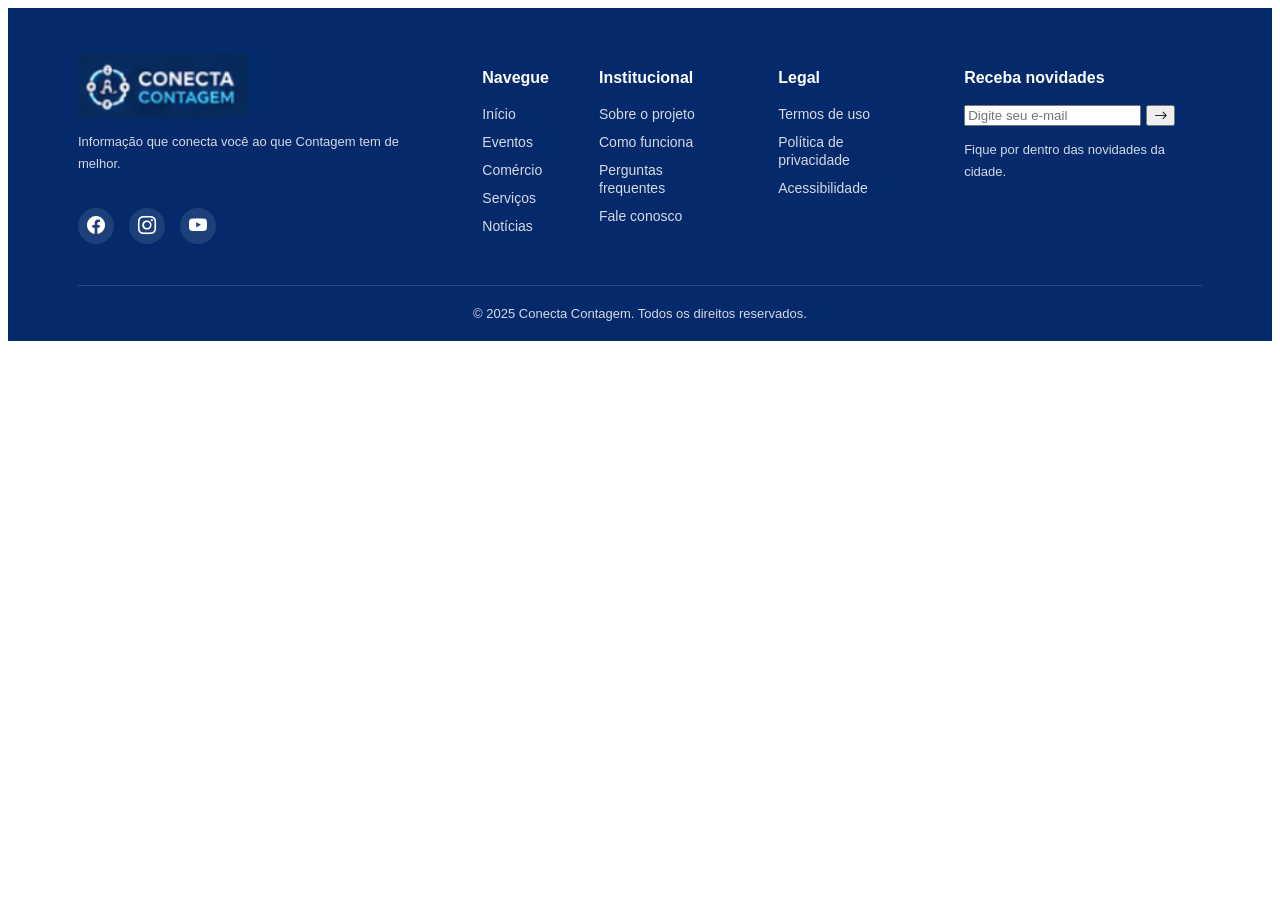
==== commit 0d47cc1b: "validação do index" ====
--- a/index.html
+++ b/index.html
@@ -1,501 +1,133 @@
 <!DOCTYPE html>
-<html lang="en">
+<html lang="pt-br">
 
 <head>
     <meta charset="UTF-8">
     <meta name="viewport" content="width=device-width, initial-scale=1.0">
     <title>Conecta Contagem</title>
 
-    <!-- links bootstrap -->
-
-    <link href="https://cdn.jsdelivr.net/npm/bootstrap@5.0.2/dist/css/bootstrap.min.css" rel="stylesheet"
-        integrity="sha384-EVSTQN3/azprG1Anm3QDgpJLIm9Nao0Yz1ztcQTwFspd3yD65VohhpuuCOmLASjC" crossorigin="anonymous">
-
-
-    <!-- Icones booststrap -->
-    <link href="https://cdn.jsdelivr.net/npm/bootstrap-icons@1.11.3/font/bootstrap-icons.css" rel="stylesheet">
-
-    <!--Meu CSS-->
+    <!-- CSS -->
+    <link rel="stylesheet" href="https://cdn.jsdelivr.net/npm/bootstrap-icons@1.13.1/font/bootstrap-icons.min.css">
     <link rel="stylesheet" href="css/style.css">
-
 </head>
 
 <body>
 
-    <!-- Cabeçalho Menu/ Home-->
-    <header>
-        <div class="logo">
-            <img src="img/logo.png" alt="Logo">
-        </div>
+    <footer class="rodape">
 
-        <nav>
+        <!-- Container principal -->
+        <div class="container">
 
-            <ul class="d-flex list-unstyled">
+            <!-- ================= Logo ================= -->
+            <div class="footer-col">
 
-                <li><a href="#">Início</a></li>
-                <li><a href="#">Eventos</a></li>
-                <li><a href="#">Comércio</a></li>
-                <li><a href="#">Serviços</a></li>
-                <li><a href="#">Notícias</a></li>
-                <li><a href="#">Oportunidades</a></li>
-                <li><a href="#">Turismo</a></li>
-                <li><a href="#">Mais</a></li>
+                <!-- Logo -->
+                <img src="imgs/logo.png" alt="Logo Conecta Contagem" class="logo-footer">
 
-            </ul>
+                <!-- Texto -->
+                <p>
+                    Informação que conecta você ao que
+                    Contagem tem de melhor.
+                </p>
 
-        </nav>
+                <!-- Redes sociais -->
 
-        <div class="menu-direita">
+                <div class="redes">
 
-            <a href="#">A-</a>
-            <a href="#">A</a>
-            <a href="#">A+</a>
+                    <a href="#" aria-label="Facebook">
+                        <i class="bi bi-facebook"></i>
+                    </a>
 
-            <button class="botaoEntrar">Entrar</button>
+                    <a href="#" aria-label="Instagram">
+                        <i class="bi bi-instagram"></i>
+                    </a>
+
+                    <a href="#" aria-label="YouTube">
+                        <i class="bi bi-youtube"></i>
+                    </a>
+
+                </div>
+
+            </div>
+
+            <!-- ================= Navegue ================= -->
+
+            <div class="footer-col">
+
+                <h3>Navegue</h3>
+
+                <ul>
+                    <li><a href="#">Início</a></li>
+                    <li><a href="#">Eventos</a></li>
+                    <li><a href="#">Comércio</a></li>
+                    <li><a href="#">Serviços</a></li>
+                    <li><a href="#">Notícias</a></li>
+                </ul>
+
+            </div>
+
+            <!-- ================= Institucional ================= -->
+
+            <div class="footer-col">
+
+                <h3>Institucional</h3>
+
+                <ul>
+                    <li><a href="#">Sobre o projeto</a></li>
+                    <li><a href="#">Como funciona</a></li>
+                    <li><a href="#">Perguntas frequentes</a></li>
+                    <li><a href="#">Fale conosco</a></li>
+                </ul>
+
+            </div>
+
+            <!-- ================= Legal ================= -->
+
+            <div class="footer-col">
+
+                <h3>Legal</h3>
+
+                <ul>
+                    <li><a href="#">Termos de uso</a></li>
+                    <li><a href="#">Política de privacidade</a></li>
+                    <li><a href="#">Acessibilidade</a></li>
+                </ul>
+
+            </div>
+
+            <!-- ================= Newsletter ================= -->
+
+            <div class="footer-col newsletter-col">
+
+                <h3>Receba novidades</h3>
+
+                <form class="Newsletter" id="Newsletter">
+
+                    <input type="email" id="email" placeholder="Digite seu e-mail" required>
+                    <button type="submit">
+                        <i class="bi bi-arrow-right"></i>
+                    </button>
+                </form>
+
+                <p>
+                    Fique por dentro das novidades da cidade.
+                </p>
+
+            </div>
 
         </div>
 
+        <!-- Copyright -->
 
-    </header>
+        <div class="footer-copy">
 
-    <!-- Banner azul abaixo do Cabeçalho Menu/Home-->
-
-    <!-- Seção Hero - Banner Azul do Comércio Local -->
-    <section class="hero-comercio">
-        <div class="hero-container">
-
-            <!-- LADO ESQUERDO: Textos, Busca e Mapa (Debaixo do h1) -->
-            <div class="hero-esquerdo">
-                <div class="hero-conteudo">
-                    <h1 class="hero-titulo">Comércio Local</h1>
-                    <p class="hero-subtitulo">Descubra e apoie os pequenos negócios de Contagem.</p>
-
-                    <nav class="hero-breadcrumb">
-                        <a href="#">Início</a> &gt;
-                        <a href="#">Comércio</a> &gt;
-                        <span>Comércio Local</span>
-                    </nav>
-                </div>
-
-                <!-- A busca e o mapa agora ficam aqui, embaixo do comércio local -->
-                <div class="busca-e-mapa-container">
-                    <div class="busca-container">
-                        <input type="text" class="busca-input" placeholder="Buscar negócios, produtos ou serviços...">
-                        <button class="busca-btn" aria-label="Buscar">
-                            <i class="bi bi-search"></i>
-                        </button>
-                    </div>
-
-                    <button class="btn-mapa">
-                        <i class="bi bi-geo-alt"></i>
-                        Ver no mapa
-                    </button>
-                </div>
-            </div>
-
-            <!-- LADO DIREITO: Card de Cadastrar Evento -->
-            <div class="hero-direito">
-                <div class="card-publique-evento">
-                    <div class="evento-info">
-                        <div class="evento-icone-wrapper">
-                            <i class="bi bi-calendar-event"></i>
-                        </div>
-                        <div class="evento-textos">
-                            <h2>Publique seu evento</h2>
-                            <p>Tem um evento em Contagem? Cadastre e divulgue!</p>
-                        </div>
-                    </div>
-                    <a href="./cadastrar-evento.html" class="btn-cadastrar-evento text-decoration-none"> Cadastrar </a>
-                </div>
-            </div>
-
-
-
+            © 2025 Conecta Contagem. Todos os direitos reservados.
 
         </div>
-    </section>
 
-    <!-- 
-    BLOCO ABAIXO DE BANNERS  DA SESSÃO AZUL
-      -->
-    <main class="container my-5">
+    </footer>
 
-        <!-- LINHA DE CATEGORIAS (Aparece apenas uma vez) -->
-        <section class="row mb-5">
-            <div class="col-12">
-                <div
-                    class="d-flex justify-content-between align-items-center flex-wrap gap-2 guia-categorias p-3 bg-white rounded shadow-sm">
-                    <button class="btn-categoria active"><i class="bi bi-grid-1x2"></i> Todos</button>
-                    <button class="btn-categoria"><i class="bi bi-music-note-beamed"></i> Shows</button>
-                    <button class="btn-categoria"><i class="bi bi-palette"></i> Cultura</button>
-                    <button class="btn-categoria"><i class="bi bi-dribbble"></i> Esportes</button>
-                    <button class="btn-categoria"><i class="bi bi-book"></i> Educação</button>
-                    <button class="btn-categoria"><i class="bi bi-egg-fried"></i> Gastronomia</button>
-                    <button class="btn-categoria"><i class="bi bi-heart-pulse"></i> Saúde</button>
-                    <button class="btn-categoria"><i class="bi bi-shop"></i> Feiras</button>
-                    <button class="btn-categoria"><i class="bi bi-three-dots"></i> Mais</button>
-                </div>
-            </div>
-        </section>
-
-        <!-- ÁREA PRINCIPAL DUAS COLUNAS: EVENTOS VS INFORMAÇÕES -->
-        <div class="row">
-
-            <!-- COLUNA ESQUERDA: LISTA DE PRÓXIMOS EVENTOS  -->
-            <section class="row">
-
-                <!-- =================== COLUNA ESQUERDA =================== -->
-                <div class="col-lg-8 mb-4">
-
-                    <div class="d-flex justify-content-between align-items-center mb-4">
-                        <h3 class="fw-bold text-azul-conecta m-0">Próximos eventos</h3>
-                        <span class="text-muted small">Mostrando 24 eventos</span>
-                    </div>
-
-                    <!-- =================== CARD DE EVENTO 1 =================== -->
-                    <div
-                        class="card-evento p-3 bg-white rounded shadow-sm mb-3 d-flex flex-column flex-md-row align-items-center gap-3">
-
-                        <!-- Data -->
-
-                        <div class="position-relative overflow-hidden rounded"
-                            style="width: 190px; height: 130px; flex-shrink: 0;">
-
-                            <!-- Imagem que ocupa o fundo todo -->
-                            <img src="https://nossomeio.com.br/wp-content/themes/2024/690/0/crop/2025/11/@arthurhenriquefotos-FESTIVAL-ZEPELIM.jpg"
-                                alt="Capa do Evento" class="w-100 h-100" style="object-fit: cover;">
-
-                            <div class="bg-white text-center d-flex flex-column justify-content-center p-2 rounded shadow-sm position-absolute"
-                                style="top: 10px; left: 10px; width: 55px; height: 75px; z-index: 10;">
-                                <span class="fs-4 fw-bold m-0 lh-1" style="color: #0b3b70;">20</span>
-                                <span class="small text-uppercase fw-bold m-0"
-                                    style="color: #0b3b70; font-size: 11px;">Mai</span>
-                                <span class="text-muted text-uppercase fw-bold m-0" style="font-size: 9px;">Qui</span>
-                            </div>
-
-                        </div>
-
-                        <!-- Conteúdo -->
-                        <div class="flex-grow-1">
-
-                            <span class="badge bg-light text-primary fw-bold text-uppercase mb-1 small">
-                                Feira
-                            </span>
-
-                            <h5 class="fw-bold mb-1">
-                                Festival de música
-                            </h5>
-
-                            <p class="text-muted small mb-2">
-                                <i class="bi bi-geo-alt"></i>
-                                Praça da Glória, Contagem - Centro
-                            </p>
-
-                            <p class="text-secondary small mb-2">
-                                Música ao vivo, praça de alimentação e intervenções culturais. Venha curtir os melhores artistas da nossa região!
-                            </p>
-
-                            <div class="d-flex flex-wrap gap-3 small text-muted">
-
-                                <span>
-                                    <i class="bi bi-calendar3"></i>
-                                    24 de maio (sábado)
-                                </span>
-
-                                <span>
-                                    <i class="bi bi-clock"></i>
-                                    09h às 17h
-                                </span>
-
-                                <span class="badge bg-success-light text-success fw-bold">
-                                    Evento gratuito
-                                </span>
-
-                            </div>
-
-                        </div>
-
-                    </div>
-
-                    <!-- =================== CARD DE EVENTO 2 =================== -->
-
-                    <div
-                        class="card-evento p-3 bg-white rounded shadow-sm mb-3 d-flex flex-column flex-md-row align-items-center gap-3">
-
-                        <!-- Data -->
-
-                        <div class="position-relative overflow-hidden rounded"
-                            style="width: 190px; height: 130px; flex-shrink: 0;">
-
-                            <!-- Imagem que ocupa o fundo todo -->
-                            <img src="https://blog.123milhas.com/wp-content/uploads/2022/08/feira-de-artesanato-ao-ar-livre-redes-outros-objetos-artesanais-conexao123.jpg"
-                                alt="Capa do Evento" class="w-100 h-100" style="object-fit: cover;">
-
-
-                            <div class="bg-white text-center d-flex flex-column justify-content-center p-2 rounded shadow-sm position-absolute"
-                                style="top: 10px; left: 10px; width: 55px; height: 75px; z-index: 10;">
-                                <span class="fs-4 fw-bold m-0 lh-1" style="color: #0b3b70;">24</span>
-                                <span class="small text-uppercase fw-bold m-0"
-                                    style="color: #0b3b70; font-size: 11px;">Jul</span>
-                                <span class="text-muted text-uppercase fw-bold m-0" style="font-size: 9px;">Sex</span>
-                            </div>
-
-                        </div>
-
-
-                        <!-- Conteúdo -->
-                        <div class="flex-grow-1">
-
-                            <span class="badge bg-light text-primary fw-bold text-uppercase mb-1 small">
-                                Feira
-                            </span>
-
-                            <h5 class="fw-bold mb-1">
-                                Feira de Artesanato de Contagem
-                            </h5>
-
-                            <p class="text-muted small mb-2">
-                                <i class="bi bi-geo-alt"></i>
-                                Praça da Glória, Contagem - Centro
-                            </p>
-
-                            <p class="text-secondary small mb-2">
-                                Artesanato, gastronomia e produtos regionais.
-                                Venha prestigiar os talentos da nossa cidade!
-                            </p>
-
-                            <div class="d-flex flex-wrap gap-3 small text-muted">
-
-                                <span>
-                                    <i class="bi bi-calendar3"></i>
-                                    24 de maio (sábado)
-                                </span>
-
-                                <span>
-                                    <i class="bi bi-clock"></i>
-                                    09h às 17h
-                                </span>
-
-                                <span class="badge bg-success-light text-success fw-bold">
-                                    Evento gratuito
-                                </span>
-
-                            </div>
-
-
-
-                        </div>
-
-                    </div>
-
-                    <!-- =================== CARD DE EVENTO 3 =================== -->
-
-                    <div
-                        class="card-evento p-3 bg-white rounded shadow-sm mb-3 d-flex flex-column flex-md-row align-items-center gap-3">
-
-                        <!-- Data -->
-
-                        <div class="position-relative overflow-hidden rounded"
-                            style="width: 190px; height: 130px; flex-shrink: 0;">
-
-                            <!-- Imagem que ocupa o fundo todo -->
-                            <img src="https://cdn6.campograndenews.com.br/uploads/noticias/2025/03/09/d7075b65ca6236ccb65d3e86d0c454c5852ffadf.jpg"
-                                alt="Capa do Evento" class="w-100 h-100" style="object-fit: cover;">
-
-
-                            <div class="bg-white text-center d-flex flex-column justify-content-center p-2 rounded shadow-sm position-absolute"
-                                style="top: 10px; left: 10px; width: 55px; height: 75px; z-index: 10;">
-                                <span class="fs-4 fw-bold m-0 lh-1" style="color: #0b3b70;">08</span>
-                                <span class="small text-uppercase fw-bold m-0"
-                                    style="color: #0b3b70; font-size: 11px;">Ago</span>
-                                <span class="text-muted text-uppercase fw-bold m-0" style="font-size: 9px;">Sáb</span>
-                            </div>
-
-                        </div>
-
-
-                        <!-- Conteúdo -->
-                        <div class="flex-grow-1">
-
-                            <span class="badge bg-light text-primary fw-bold text-uppercase mb-1 small">
-                                Feira
-                            </span>
-
-                            <h5 class="fw-bold mb-1">
-                                Ação de saúde e bem estar
-                            </h5>
-
-                            <p class="text-muted small mb-2">
-                                <i class="bi bi-geo-alt"></i>
-                                Praça da Glória, Contagem - Centro
-                            </p>
-
-                            <p class="text-secondary small mb-2">
-                                Atividades físicas guiadas, espaço kids e orientações de saúde para todas as idades. Venha cuidar do corpo e da mente ao ar livre!
-                            </p>
-
-                            <div class="d-flex flex-wrap gap-3 small text-muted">
-
-                                <span>
-                                    <i class="bi bi-calendar3"></i>
-                                    24 de maio (sábado)
-                                </span>
-
-                                <span>
-                                    <i class="bi bi-clock"></i>
-                                    09h às 17h
-                                </span>
-
-                                <span class="badge bg-success-light text-success fw-bold">
-                                    Evento gratuito
-                                </span>
-
-                            </div>
-
-
-
-                        </div>
-
-                    </div>
-                    <!-- =================== CARD DE EVENTO 4 =================== -->
-
-                    <div
-                        class="card-evento p-3 bg-white rounded shadow-sm mb-3 d-flex flex-column flex-md-row align-items-center gap-3">
-
-                        <!-- Data -->
-
-                        <div class="position-relative overflow-hidden rounded"
-                            style="width: 190px; height: 130px; flex-shrink: 0;">
-
-                            <!-- Imagem que ocupa o fundo todo -->
-                            <img src="https://soubh.uai.com.br/wp-content/uploads/2025/09/quais-sao-as-principais-comidas-tipicas-da-culinaria-mineira-cpt11.jpg"
-                                alt="Capa do Evento" class="w-100 h-100" style="object-fit: cover;">
-
-
-                            <div class="bg-white text-center d-flex flex-column justify-content-center p-2 rounded shadow-sm position-absolute"
-                                style="top: 10px; left: 10px; width: 55px; height: 75px; z-index: 10;">
-                                <span class="fs-4 fw-bold m-0 lh-1" style="color: #0b3b70;">22</span>
-                                <span class="small text-uppercase fw-bold m-0"
-                                    style="color: #0b3b70; font-size: 11px;">Ago</span>
-                                <span class="text-muted text-uppercase fw-bold m-0" style="font-size: 9px;">Sáb</span>
-                            </div>
-
-                        </div>
-
-
-                        <!-- Conteúdo -->
-                        <div class="flex-grow-1">
-
-                            <span class="badge bg-light text-primary fw-bold text-uppercase mb-1 small">
-                                Feira
-                            </span>
-
-                            <h5 class="fw-bold mb-1">
-                                Festival gastronômico
-                            </h5>
-
-                            <p class="text-muted small mb-2">
-                                <i class="bi bi-geo-alt"></i>
-                                Praça da Glória, Contagem - Centro
-                            </p>
-
-                            <p class="text-secondary small mb-2">
-                                Pratos típicos, feira de produtores locais e os melhores food trucks da região. Uma experiência deliciosa com atrações para toda a família!
-                            </p>
-
-                            <div class="d-flex flex-wrap gap-3 small text-muted">
-
-                                <span>
-                                    <i class="bi bi-calendar3"></i>
-                                    24 de maio (sábado)
-                                </span>
-
-                                <span>
-                                    <i class="bi bi-clock"></i>
-                                    09h às 17h
-                                </span>
-
-                                <span class="badge bg-success-light text-success fw-bold">
-                                    Evento gratuito
-                                </span>
-
-                            </div>
-
-
-
-                        </div>
-
-                    </div>
-                </div>
-
-
-
-                <!-- =================== COLUNA DIREITA =================== -->
-
-                <aside class="col-lg-4 mb-4">
-
-                    <!-- Receba novidades -->
-                    <div class="bloco-lateral p-4 bg-white rounded shadow-sm text-center mb-4">
-
-                        <div class="icon-envelope mb-3">
-                            <i class="bi bi-envelope-paper-heart display-5 text-azul-conecta"></i>
-                        </div>
-
-                        <h5 class="fw-bold text-dark">
-                            Receba novidades
-                        </h5>
-
-                        <p class="text-muted small px-2">
-                            Cadastre seu e-mail e receba os principais eventos acontecendo na cidade.
-                        </p>
-
-                        <div class="mt-3">
-
-                            <input type="email" class="form-control text-center mb-2" placeholder="Seu melhor e-mail">
-
-                            <button class="btn btn-conecta w-100">
-                                Inscrever-se
-                            </button>
-
-                        </div>
-
-                    </div>
-
-                    <!-- Organizador -->
-
-                    <div
-                        class="bloco-lateral p-4 bg-white rounded shadow-sm text-center border-top border-primary border-4">
-
-                        <div class="icon-organizador mb-3">
-                            <i class="bi bi-megaphone display-5 text-azul-conecta"></i>
-                        </div>
-
-                        <h5 class="fw-bold text-dark">
-                            É organizador de eventos?
-                        </h5>
-
-                        <p class="text-muted small px-2">
-                            Divulgue seu evento gratuitamente. Alcance mais pessoas e fortaleça a cultura local.
-                        </p>
-
-                        <div class="mt-3">
-
-                            <a href="./cadastrar-evento.html"
-                                class="btn btn-outline-conecta w-100 text-decoration-none">
-
-                                Cadastrar evento
-
-                            </a>
-
-                        </div>
-
-                    </div>
-
-                </aside>
-
-            </section>
-        </div>
-    </main>
+    <script src="script.js"></script>
 
 
 </body>
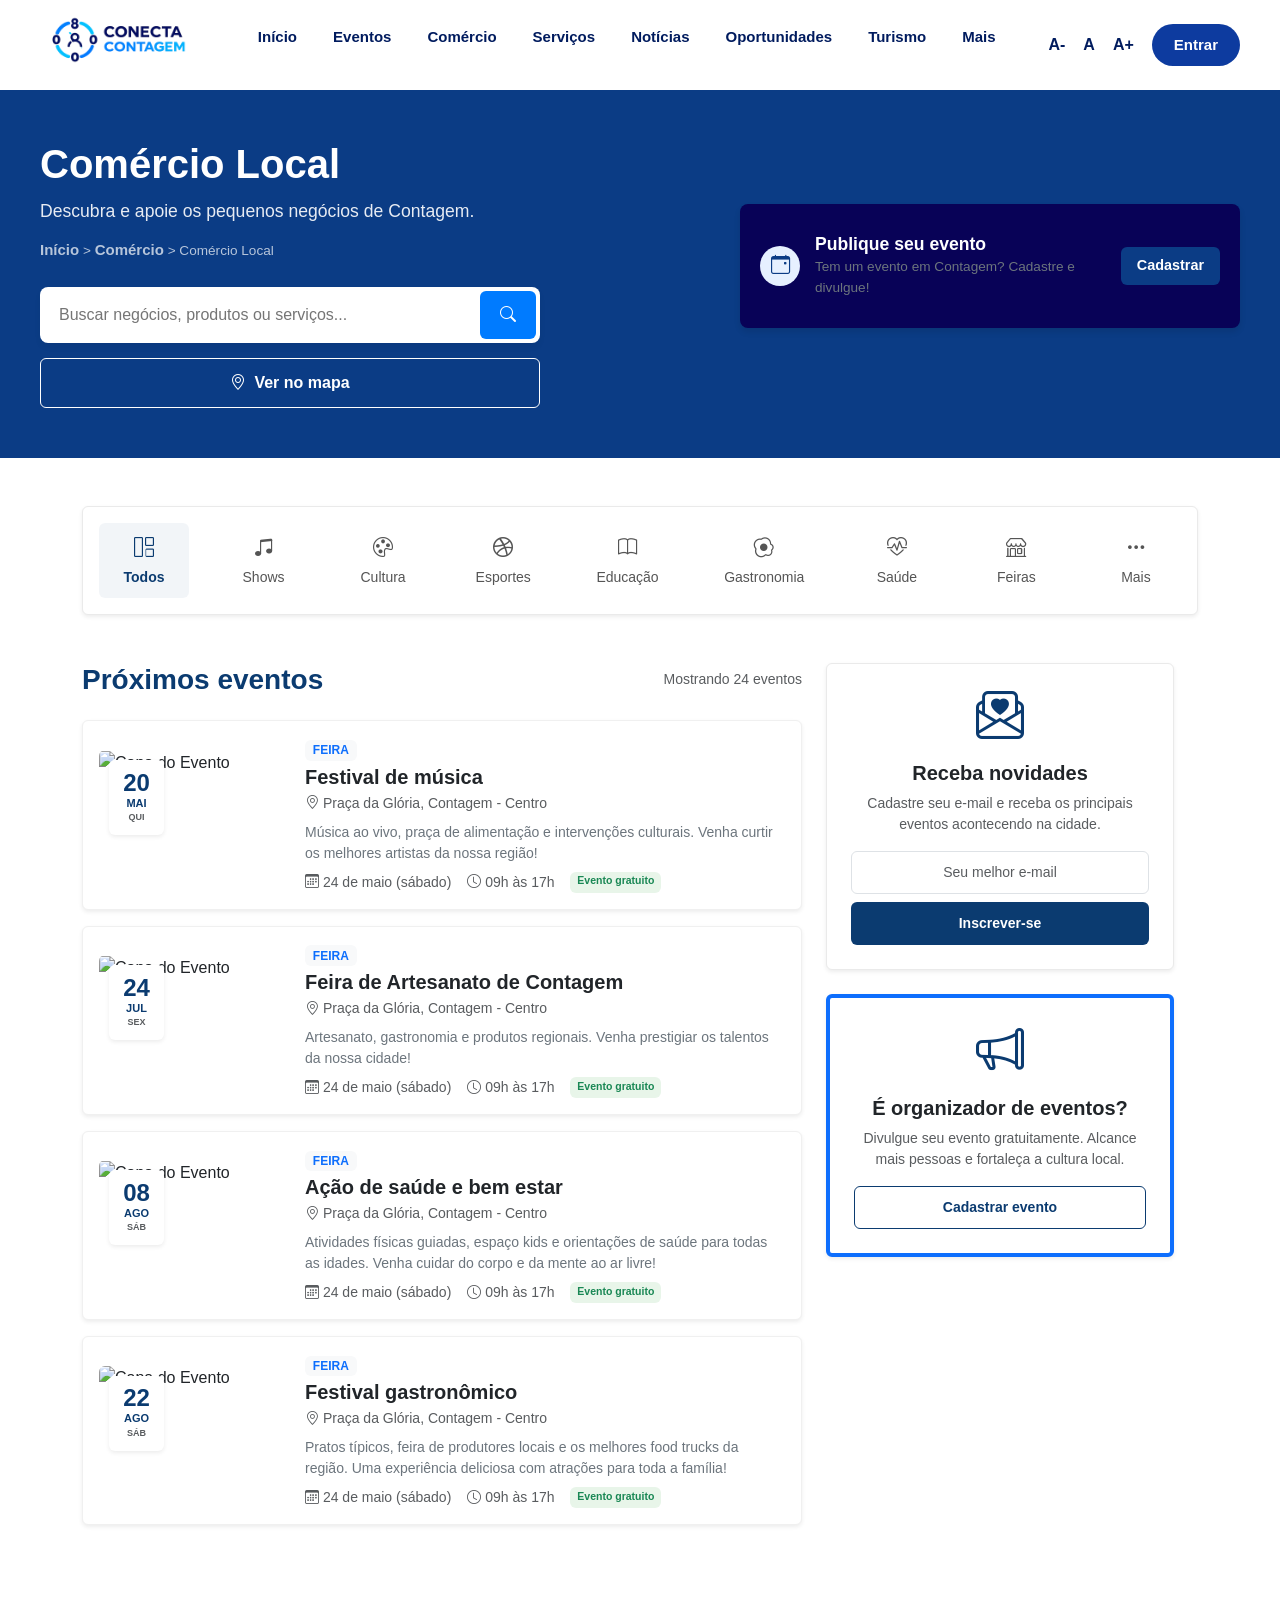
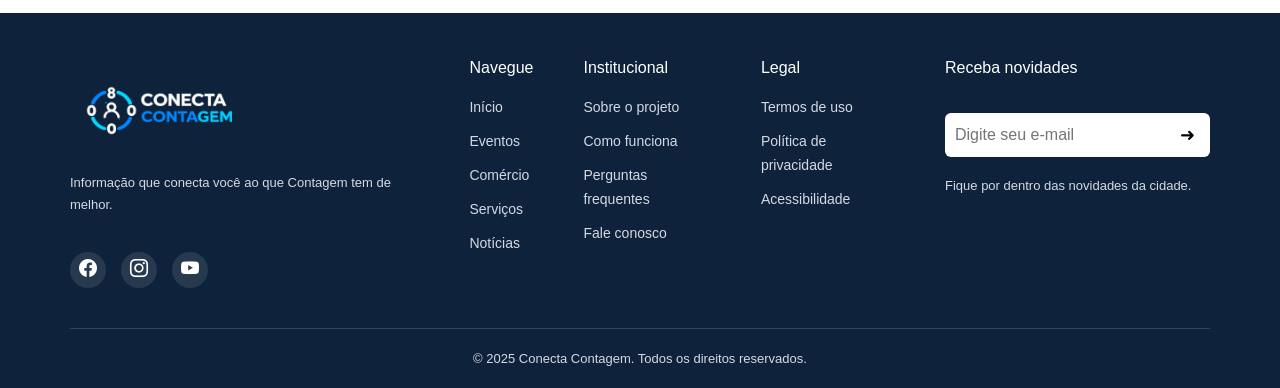
==== commit 64caaf57: "finalizei o site" ====
--- a/index.html
+++ b/index.html
@@ -1,28 +1,516 @@
 <!DOCTYPE html>
-<html lang="pt-br">
+<html lang="en">
 
 <head>
     <meta charset="UTF-8">
     <meta name="viewport" content="width=device-width, initial-scale=1.0">
     <title>Conecta Contagem</title>
 
-    <!-- CSS -->
-    <link rel="stylesheet" href="https://cdn.jsdelivr.net/npm/bootstrap-icons@1.13.1/font/bootstrap-icons.min.css">
+    <!-- links bootstrap -->
+
+    <link href="https://cdn.jsdelivr.net/npm/bootstrap@5.0.2/dist/css/bootstrap.min.css" rel="stylesheet"
+        integrity="sha384-EVSTQN3/azprG1Anm3QDgpJLIm9Nao0Yz1ztcQTwFspd3yD65VohhpuuCOmLASjC" crossorigin="anonymous">
+
+
+    <!-- Icones booststrap -->
+    <link href="https://cdn.jsdelivr.net/npm/bootstrap-icons@1.11.3/font/bootstrap-icons.css" rel="stylesheet">
+
+    <!--Meu CSS-->
     <link rel="stylesheet" href="css/style.css">
+
 </head>
 
 <body>
 
+    <!-- Cabeçalho Menu/ Home-->
+    <header>
+        <div class="logo">
+            <img src="img/logo123.png" alt="Logo">
+        </div>
+
+        <nav>
+
+            <ul class="d-flex list-unstyled">
+
+                <li><a href="#">Início</a></li>
+                <li><a href="#">Eventos</a></li>
+                <li><a href="#">Comércio</a></li>
+                <li><a href="#">Serviços</a></li>
+                <li><a href="#">Notícias</a></li>
+                <li><a href="#">Oportunidades</a></li>
+                <li><a href="#">Turismo</a></li>
+                <li><a href="#">Mais</a></li>
+
+            </ul>
+
+        </nav>
+
+        <div class="menu-direita">
+
+            <a href="#">A-</a>
+            <a href="#">A</a>
+            <a href="#">A+</a>
+
+            <button class="botaoEntrar">Entrar</button>
+
+        </div>
+
+
+    </header>
+
+    <!-- Banner azul abaixo do Cabeçalho Menu/Home-->
+
+    <!-- Seção Hero - Banner Azul do Comércio Local -->
+    <section class="hero-comercio">
+        <div class="hero-container">
+
+            <!-- LADO ESQUERDO: Textos, Busca e Mapa (Debaixo do h1) -->
+            <div class="hero-esquerdo">
+                <div class="hero-conteudo">
+                    <h1 class="hero-titulo">Comércio Local</h1>
+                    <p class="hero-subtitulo">Descubra e apoie os pequenos negócios de Contagem.</p>
+
+                    <nav class="hero-breadcrumb">
+                        <a href="#">Início</a> &gt;
+                        <a href="#">Comércio</a> &gt;
+                        <span>Comércio Local</span>
+                    </nav>
+                </div>
+
+                <!-- A busca e o mapa agora ficam aqui, embaixo do comércio local -->
+                <div class="busca-e-mapa-container">
+                    <div class="busca-container">
+                        <input type="text" class="busca-input" placeholder="Buscar negócios, produtos ou serviços...">
+                        <button class="busca-btn" aria-label="Buscar">
+                            <i class="bi bi-search"></i>
+                        </button>
+                    </div>
+
+                    <button class="btn-mapa">
+                        <i class="bi bi-geo-alt"></i>
+                        Ver no mapa
+                    </button>
+                </div>
+            </div>
+
+            <!-- LADO DIREITO: Card de Cadastrar Evento -->
+            <div class="hero-direito">
+                <div class="card-publique-evento">
+                    <div class="evento-info">
+                        <div class="evento-icone-wrapper">
+                            <i class="bi bi-calendar-event"></i>
+                        </div>
+                        <div class="evento-textos">
+                            <h2>Publique seu evento</h2>
+                            <p>Tem um evento em Contagem? Cadastre e divulgue!</p>
+                        </div>
+                    </div>
+                    <a href="./cadastrar-evento.html" class="btn-cadastrar-evento text-decoration-none"> Cadastrar </a>
+                </div>
+            </div>
+
+
+
+
+        </div>
+    </section>
+
+    <!-- 
+    BLOCO ABAIXO DE BANNERS  DA SESSÃO AZUL
+      -->
+    <main class="container my-5">
+
+        <!-- LINHA DE CATEGORIAS (Aparece apenas uma vez) -->
+        <section class="row mb-5">
+            <div class="col-12">
+                <div
+                    class="d-flex justify-content-between align-items-center flex-wrap gap-2 guia-categorias p-3 bg-white rounded shadow-sm">
+                    <button class="btn-categoria active"><i class="bi bi-grid-1x2"></i> Todos</button>
+                    <button class="btn-categoria"><i class="bi bi-music-note-beamed"></i> Shows</button>
+                    <button class="btn-categoria"><i class="bi bi-palette"></i> Cultura</button>
+                    <button class="btn-categoria"><i class="bi bi-dribbble"></i> Esportes</button>
+                    <button class="btn-categoria"><i class="bi bi-book"></i> Educação</button>
+                    <button class="btn-categoria"><i class="bi bi-egg-fried"></i> Gastronomia</button>
+                    <button class="btn-categoria"><i class="bi bi-heart-pulse"></i> Saúde</button>
+                    <button class="btn-categoria"><i class="bi bi-shop"></i> Feiras</button>
+                    <button class="btn-categoria"><i class="bi bi-three-dots"></i> Mais</button>
+                </div>
+            </div>
+        </section>
+
+        <!-- ÁREA PRINCIPAL DUAS COLUNAS: EVENTOS VS INFORMAÇÕES -->
+        <div class="row">
+
+            <!-- COLUNA ESQUERDA: LISTA DE PRÓXIMOS EVENTOS  -->
+            <section class="row">
+
+                <!-- =================== COLUNA ESQUERDA =================== -->
+                <div class="col-lg-8 mb-4">
+
+                    <div class="d-flex justify-content-between align-items-center mb-4">
+                        <h3 class="fw-bold text-azul-conecta m-0">Próximos eventos</h3>
+                        <span class="text-muted small">Mostrando 24 eventos</span>
+                    </div>
+
+                    <!-- =================== CARD DE EVENTO 1 =================== -->
+                    <div
+                        class="card-evento p-3 bg-white rounded shadow-sm mb-3 d-flex flex-column flex-md-row align-items-center gap-3">
+
+                        <!-- Data -->
+
+                        <div class="position-relative overflow-hidden rounded"
+                            style="width: 190px; height: 130px; flex-shrink: 0;">
+
+                            <!-- Imagem que ocupa o fundo todo -->
+                            <img src="https://nossomeio.com.br/wp-content/themes/2024/690/0/crop/2025/11/@arthurhenriquefotos-FESTIVAL-ZEPELIM.jpg"
+                                alt="Capa do Evento" class="w-100 h-100" style="object-fit: cover;">
+
+                            <div class="bg-white text-center d-flex flex-column justify-content-center p-2 rounded shadow-sm position-absolute"
+                                style="top: 10px; left: 10px; width: 55px; height: 75px; z-index: 10;">
+                                <span class="fs-4 fw-bold m-0 lh-1" style="color: #0b3b70;">20</span>
+                                <span class="small text-uppercase fw-bold m-0"
+                                    style="color: #0b3b70; font-size: 11px;">Mai</span>
+                                <span class="text-muted text-uppercase fw-bold m-0" style="font-size: 9px;">Qui</span>
+                            </div>
+
+                        </div>
+
+                        <!-- Conteúdo -->
+                        <div class="flex-grow-1">
+
+                            <span class="badge bg-light text-primary fw-bold text-uppercase mb-1 small">
+                                Feira
+                            </span>
+
+                            <h5 class="fw-bold mb-1">
+                                Festival de música
+                            </h5>
+
+                            <p class="text-muted small mb-2">
+                                <i class="bi bi-geo-alt"></i>
+                                Praça da Glória, Contagem - Centro
+                            </p>
+
+                            <p class="text-secondary small mb-2">
+                                Música ao vivo, praça de alimentação e intervenções culturais. Venha curtir os melhores
+                                artistas da nossa região!
+                            </p>
+
+                            <div class="d-flex flex-wrap gap-3 small text-muted">
+
+                                <span>
+                                    <i class="bi bi-calendar3"></i>
+                                    24 de maio (sábado)
+                                </span>
+
+                                <span>
+                                    <i class="bi bi-clock"></i>
+                                    09h às 17h
+                                </span>
+
+                                <span class="badge bg-success-light text-success fw-bold">
+                                    Evento gratuito
+                                </span>
+
+                            </div>
+
+                        </div>
+
+                    </div>
+
+                    <!-- =================== CARD DE EVENTO 2 =================== -->
+
+                    <div
+                        class="card-evento p-3 bg-white rounded shadow-sm mb-3 d-flex flex-column flex-md-row align-items-center gap-3">
+
+                        <!-- Data -->
+
+                        <div class="position-relative overflow-hidden rounded"
+                            style="width: 190px; height: 130px; flex-shrink: 0;">
+
+                            <!-- Imagem que ocupa o fundo todo -->
+                            <img src="https://blog.123milhas.com/wp-content/uploads/2022/08/feira-de-artesanato-ao-ar-livre-redes-outros-objetos-artesanais-conexao123.jpg"
+                                alt="Capa do Evento" class="w-100 h-100" style="object-fit: cover;">
+
+
+                            <div class="bg-white text-center d-flex flex-column justify-content-center p-2 rounded shadow-sm position-absolute"
+                                style="top: 10px; left: 10px; width: 55px; height: 75px; z-index: 10;">
+                                <span class="fs-4 fw-bold m-0 lh-1" style="color: #0b3b70;">24</span>
+                                <span class="small text-uppercase fw-bold m-0"
+                                    style="color: #0b3b70; font-size: 11px;">Jul</span>
+                                <span class="text-muted text-uppercase fw-bold m-0" style="font-size: 9px;">Sex</span>
+                            </div>
+
+                        </div>
+
+
+                        <!-- Conteúdo -->
+                        <div class="flex-grow-1">
+
+                            <span class="badge bg-light text-primary fw-bold text-uppercase mb-1 small">
+                                Feira
+                            </span>
+
+                            <h5 class="fw-bold mb-1">
+                                Feira de Artesanato de Contagem
+                            </h5>
+
+                            <p class="text-muted small mb-2">
+                                <i class="bi bi-geo-alt"></i>
+                                Praça da Glória, Contagem - Centro
+                            </p>
+
+                            <p class="text-secondary small mb-2">
+                                Artesanato, gastronomia e produtos regionais.
+                                Venha prestigiar os talentos da nossa cidade!
+                            </p>
+
+                            <div class="d-flex flex-wrap gap-3 small text-muted">
+
+                                <span>
+                                    <i class="bi bi-calendar3"></i>
+                                    24 de maio (sábado)
+                                </span>
+
+                                <span>
+                                    <i class="bi bi-clock"></i>
+                                    09h às 17h
+                                </span>
+
+                                <span class="badge bg-success-light text-success fw-bold">
+                                    Evento gratuito
+                                </span>
+
+                            </div>
+
+
+
+                        </div>
+
+                    </div>
+
+                    <!-- =================== CARD DE EVENTO 3 =================== -->
+
+                    <div
+                        class="card-evento p-3 bg-white rounded shadow-sm mb-3 d-flex flex-column flex-md-row align-items-center gap-3">
+
+                        <!-- Data -->
+
+                        <div class="position-relative overflow-hidden rounded"
+                            style="width: 190px; height: 130px; flex-shrink: 0;">
+
+                            <!-- Imagem que ocupa o fundo todo -->
+                            <img src="https://cdn6.campograndenews.com.br/uploads/noticias/2025/03/09/d7075b65ca6236ccb65d3e86d0c454c5852ffadf.jpg"
+                                alt="Capa do Evento" class="w-100 h-100" style="object-fit: cover;">
+
+
+                            <div class="bg-white text-center d-flex flex-column justify-content-center p-2 rounded shadow-sm position-absolute"
+                                style="top: 10px; left: 10px; width: 55px; height: 75px; z-index: 10;">
+                                <span class="fs-4 fw-bold m-0 lh-1" style="color: #0b3b70;">08</span>
+                                <span class="small text-uppercase fw-bold m-0"
+                                    style="color: #0b3b70; font-size: 11px;">Ago</span>
+                                <span class="text-muted text-uppercase fw-bold m-0" style="font-size: 9px;">Sáb</span>
+                            </div>
+
+                        </div>
+
+
+                        <!-- Conteúdo -->
+                        <div class="flex-grow-1">
+
+                            <span class="badge bg-light text-primary fw-bold text-uppercase mb-1 small">
+                                Feira
+                            </span>
+
+                            <h5 class="fw-bold mb-1">
+                                Ação de saúde e bem estar
+                            </h5>
+
+                            <p class="text-muted small mb-2">
+                                <i class="bi bi-geo-alt"></i>
+                                Praça da Glória, Contagem - Centro
+                            </p>
+
+                            <p class="text-secondary small mb-2">
+                                Atividades físicas guiadas, espaço kids e orientações de saúde para todas as idades.
+                                Venha cuidar do corpo e da mente ao ar livre!
+                            </p>
+
+                            <div class="d-flex flex-wrap gap-3 small text-muted">
+
+                                <span>
+                                    <i class="bi bi-calendar3"></i>
+                                    24 de maio (sábado)
+                                </span>
+
+                                <span>
+                                    <i class="bi bi-clock"></i>
+                                    09h às 17h
+                                </span>
+
+                                <span class="badge bg-success-light text-success fw-bold">
+                                    Evento gratuito
+                                </span>
+
+                            </div>
+
+
+
+                        </div>
+
+                    </div>
+                    <!-- =================== CARD DE EVENTO 4 =================== -->
+
+                    <div
+                        class="card-evento p-3 bg-white rounded shadow-sm mb-3 d-flex flex-column flex-md-row align-items-center gap-3">
+
+                        <!-- Data -->
+
+                        <div class="position-relative overflow-hidden rounded"
+                            style="width: 190px; height: 130px; flex-shrink: 0;">
+
+                            <!-- Imagem que ocupa o fundo todo -->
+                            <img src="https://soubh.uai.com.br/wp-content/uploads/2025/09/quais-sao-as-principais-comidas-tipicas-da-culinaria-mineira-cpt11.jpg"
+                                alt="Capa do Evento" class="w-100 h-100" style="object-fit: cover;">
+
+
+                            <div class="bg-white text-center d-flex flex-column justify-content-center p-2 rounded shadow-sm position-absolute"
+                                style="top: 10px; left: 10px; width: 55px; height: 75px; z-index: 10;">
+                                <span class="fs-4 fw-bold m-0 lh-1" style="color: #0b3b70;">22</span>
+                                <span class="small text-uppercase fw-bold m-0"
+                                    style="color: #0b3b70; font-size: 11px;">Ago</span>
+                                <span class="text-muted text-uppercase fw-bold m-0" style="font-size: 9px;">Sáb</span>
+                            </div>
+
+                        </div>
+
+
+                        <!-- Conteúdo -->
+                        <div class="flex-grow-1">
+
+                            <span class="badge bg-light text-primary fw-bold text-uppercase mb-1 small">
+                                Feira
+                            </span>
+
+                            <h5 class="fw-bold mb-1">
+                                Festival gastronômico
+                            </h5>
+
+                            <p class="text-muted small mb-2">
+                                <i class="bi bi-geo-alt"></i>
+                                Praça da Glória, Contagem - Centro
+                            </p>
+
+                            <p class="text-secondary small mb-2">
+                                Pratos típicos, feira de produtores locais e os melhores food trucks da região. Uma
+                                experiência deliciosa com atrações para toda a família!
+                            </p>
+
+                            <div class="d-flex flex-wrap gap-3 small text-muted">
+
+                                <span>
+                                    <i class="bi bi-calendar3"></i>
+                                    24 de maio (sábado)
+                                </span>
+
+                                <span>
+                                    <i class="bi bi-clock"></i>
+                                    09h às 17h
+                                </span>
+
+                                <span class="badge bg-success-light text-success fw-bold">
+                                    Evento gratuito
+                                </span>
+
+                            </div>
+
+
+
+                        </div>
+
+                    </div>
+                </div>
+
+
+
+                <!-- =================== COLUNA DIREITA =================== -->
+
+                <aside class="col-lg-4 mb-4">
+
+                    <!-- Receba novidades -->
+                    <div class="bloco-lateral p-4 bg-white rounded shadow-sm text-center mb-4">
+
+                        <div class="icon-envelope mb-3">
+                            <i class="bi bi-envelope-paper-heart display-5 text-azul-conecta"></i>
+                        </div>
+
+                        <h5 class="fw-bold text-dark">
+                            Receba novidades
+                        </h5>
+
+                        <p class="text-muted small px-2">
+                            Cadastre seu e-mail e receba os principais eventos acontecendo na cidade.
+                        </p>
+
+                        <div class="mt-3">
+
+                            <input type="email" class="form-control text-center mb-2" placeholder="Seu melhor e-mail">
+
+                            <button class="btn btn-conecta w-100">
+                                Inscrever-se
+                            </button>
+
+                        </div>
+
+                    </div>
+
+                    <!-- Organizador -->
+
+                    <div
+                        class="bloco-lateral p-4 bg-white rounded shadow-sm text-center border-top border-primary border-4">
+
+                        <div class="icon-organizador mb-3">
+                            <i class="bi bi-megaphone display-5 text-azul-conecta"></i>
+                        </div>
+
+                        <h5 class="fw-bold text-dark">
+                            É organizador de eventos?
+                        </h5>
+
+                        <p class="text-muted small px-2">
+                            Divulgue seu evento gratuitamente. Alcance mais pessoas e fortaleça a cultura local.
+                        </p>
+
+                        <div class="mt-3">
+
+                            <a href="./cadastrar-evento.html"
+                                class="btn btn-outline-conecta w-100 text-decoration-none">
+
+                                Cadastrar evento
+
+                            </a>
+
+                        </div>
+
+                    </div>
+
+                </aside>
+
+            </section>
+        </div>
+    </main>
+
+    <!-- ---------------------------------------- Footer  ----------------------------- -->
     <footer class="rodape">
 
         <!-- Container principal -->
-        <div class="container">
+        <div class="containerRodape">
 
             <!-- ================= Logo ================= -->
             <div class="footer-col">
 
                 <!-- Logo -->
-                <img src="imgs/logo.png" alt="Logo Conecta Contagem" class="logo-footer">
+                <img src="img/logo 04.png" alt="Logo Conecta Contagem" class="logo-footer">
 
                 <!-- Texto -->
                 <p>
@@ -31,7 +519,7 @@
                 </p>
 
                 <!-- Redes sociais -->
-
+    
                 <div class="redes">
 
                     <a href="#" aria-label="Facebook">
@@ -101,13 +589,15 @@
 
                 <h3>Receba novidades</h3>
 
-                <form class="Newsletter" id="Newsletter">
-
-                    <input type="email" id="email" placeholder="Digite seu e-mail" required>
-                    <button type="submit">
-                        <i class="bi bi-arrow-right"></i>
+                <div class="newsletter">
+
+                    <input type="email" placeholder="Digite seu e-mail">
+
+                    <button>
+                        ➜
                     </button>
-                </form>
+
+                </div>
 
                 <p>
                     Fique por dentro das novidades da cidade.
@@ -127,9 +617,6 @@
 
     </footer>
 
-    <script src="script.js"></script>
-
-
 </body>
 
 </html>
--- a/css/style.css
+++ b/css/style.css
@@ -1,33 +1,598 @@
+/* 
+-----------ESTILIZAÇÃO DO CABEÇALHO HOME-------------
+
+*/
+
+*{
+    margin:0;
+    padding:0;
+    box-sizing:border-box;
+}
+
+/* Corpo */
+
+body{
+
+    font-family:Arial, Helvetica, sans-serif;
+
+}
+
+/* Cabeçalho */
+
+header{
+
+    width:100%;
+    height:90px;
+
+    display:flex;
+
+    justify-content:space-between;
+
+    align-items:center;
+
+    padding:0 40px;
+
+    background:white;
+
+}
+
+/* Logo */
+
+.logo img{
+
+    height: 110px;
+
+}
+
+/* Menu */
+
+nav ul{
+
+    list-style:none;
+
+    display:flex;
+
+}
+
+nav li{
+
+    margin:0 18px;
+
+}
+
+nav a{
+
+    text-decoration:none;
+
+    color:#001b5e;
+
+    font-weight:bold;
+
+    font-size:15px;
+
+}
+
+nav a:hover{
+
+    color:#1d64f2;
+
+}
+
+/* Parte da direita */
+
+.menu-direita{
+
+    display:flex;
+
+    align-items:center;
+
+}
+
+.menu-direita a{
+
+    text-decoration:none;
+
+    color:#001b5e;
+
+    margin-right:18px;
+
+    font-weight:bold;
+
+}
+
+/* Botão */
+
+.botaoEntrar{
+
+    background:#0d3b9f;
+
+    color:white;
+
+    border:none;
+
+    padding:10px 22px;
+
+    border-radius:25px;
+
+    font-size: 15px;
+    font-weight: 600;
+
+    cursor:pointer;
+    transition: all 0.3s ease;
+
+}
+
+.botaoEntrar:hover{
+
+    background:#237e01;
+    
+    transform: translateY(-2px);
+
+    box-shadow: 0 4px 12px rgba(13, 110, 253, 0.3);
+
+}
+
+
+/*
+----------ESTIIZAÇÃO AZUL ABAIXO DO CABEÇALHO MENU/HOME------------
+*/
+
+
+
+/*
+----------ESTILIZAÇÃO AZUL ABAIXO DO CABEÇALHO MENU/HOME------------
+*/
+
+.hero-comercio {
+    background-color: #0b3c85; 
+    background-image: linear-gradient(rgba(11, 60, 133, 0.85), rgba(11, 60, 133, 0.85)), url('caminho-da-sua-imagem-de-fundo.jpg'); 
+    background-size: cover;
+    background-position: center;
+    color: #ffffff;
+    padding: 50px 20px;
+    font-family: Arial, sans-serif; 
+}
+
+.hero-container {
+    max-width: 1200px;
+    margin: 0 auto;
+    display: flex;
+    justify-content: space-between;
+    align-items: flex-end; /* Alinha os dois lados por baixo */
+    flex-wrap: wrap; 
+    gap: 40px;
+}
+
+/* Estrutura do Lado Esquerdo (Textos + Busca) */
+.hero-esquerdo {
+    flex: 1.2; 
+    min-width: 320px;
+    display: flex;
+    flex-direction: column;
+    gap: 25px; 
+}
+
+.hero-conteudo {
+    width: 100%;
+}
+
+.hero-titulo {
+    font-size: 2.5rem;
+    margin: 0 0 10px 0;
+    font-weight: bold;
+}
+
+.hero-subtitulo {
+    font-size: 1.1rem;
+    margin: 0 0 15px 0;
+    opacity: 0.9;
+}
+
+.hero-breadcrumb {
+    font-size: 0.85rem;
+    opacity: 0.7;
+}
+
+.hero-breadcrumb a {
+    color: #ffffff;
+    text-decoration: none;
+}
+
+.hero-breadcrumb a:hover {
+    text-decoration: underline;
+}
+
+/* Agrupador da Busca e do Mapa no Lado Esquerdo */
+.busca-e-mapa-container {
+    display: flex;
+    flex-direction: column;
+    gap: 15px;
+    max-width: 500px; /* Controla a largura máxima da busca */
+}
+
+/* Barra de Busca */
+.busca-container {
+    display: flex;
+    background-color: #ffffff;
+    border-radius: 8px;
+    overflow: hidden;
+    padding: 4px;
+    box-shadow: 0 4px 6px rgba(0, 0, 0, 0.05);
+}
+
+.busca-input {
+    flex: 1;
+    border: none;
+    padding: 12px 15px;
+    font-size: 1rem;
+    outline: none;
+    color: #333333;
+}
+
+.busca-btn {
+    background-color: #007bff; 
+    border: none;
+    color: #ffffff;
+    padding: 0 20px;
+    border-radius: 6px;
+    cursor: pointer;
+    display: flex;
+    align-items: center;
+    justify-content: center;
+    transition: background-color 0.2s;
+}
+
+.busca-btn:hover {
+    background-color: #0056b3;
+}
+
+/* Botão Ver no Mapa */
+.btn-mapa {
+    width: 100%; 
+    background-color: transparent;
+    border: 1px solid #ffffff;
+    color: #ffffff;
+    padding: 12px 15px;
+    border-radius: 6px;
+    cursor: pointer;
+    display: flex;
+    align-items: center;
+    justify-content: center;
+    gap: 8px;
+    font-size: 1rem;
+    font-weight: bold;
+    transition: background-color 0.2s;
+}
+
+.btn-mapa:hover {
+    background-color: rgba(255, 255, 255, 0.1);
+}
+
+/* Estrutura do Lado Direito (Card de Evento) */
+.hero-direito {
+    flex: 1;
+    max-width: 500px;
+    min-width: 300px;
+}
+
+/* Card Branco Interno (Lado Direito) */
+.card-publique-evento {
+    background-color: #ffffff;
+    border-radius: 8px;
+    padding: 30px 20px !important;
+    display: flex;
+    justify-content: space-between;
+    align-items: center;
+    gap: 15px;
+    box-shadow: 0 8px 24px rgba(0, 0, 0, 0.15); 
+    transform: translateY(-80px);
+}
+
+.evento-info {
+    display: flex;
+    align-items: center;
+    gap: 15px;
+}
+
+.evento-icone-wrapper {
+    background-color: #e6f0ff;
+    color: #0b3c85;
+    width: 40px;
+    height: 40px;
+    border-radius: 50%;
+    display: flex;
+    align-items: center;
+    justify-content: center;
+    font-size: 1.2rem;
+    flex-shrink: 0;
+}
+
+.evento-textos h2 {
+    font-size: 1.1rem;
+    color: #0b3c85; /* Mantido o azul do projeto */
+    margin: 0 0 2px 0;
+    font-weight: bold;
+}
+
+.evento-textos p {
+    font-size: 0.85rem;
+    color: #6c757d;
+    margin: 0;
+}
+
+.btn-cadastrar-evento {
+    background-color: #0b3c85;
+    color: #ffffff;
+    border: none;
+    padding: 8px 16px;
+    border-radius: 6px;
+    font-size: 0.9rem;
+    font-weight: bold;
+    cursor: pointer;
+    white-space: nowrap; 
+    transition: background-color 0.2s;
+}
+
+.btn-cadastrar-evento:hover {
+    background-color: #237e01 !important;
+    color:#ffffff !important;
+}
+
+/* Responsividade Mobile */
+@media (max-width: 768px) {
+    .hero-container {
+        flex-direction: column;
+        align-items: stretch;
+    }
+}
+
+@media (max-width: 480px) {
+    .card-publique-evento {
+        flex-direction: column;
+        text-align: center;
+    }
+    .evento-info {
+        flex-direction: column;
+    }
+    .btn-cadastrar-evento {
+        width: 100%;
+    }
+}
+
+
+
+
+/*
+   ESTILIZAÇÃO DA SEÇÃO PUBLIQUE SEU EVENTO
+   */
+
+   /* Caixinha branca flutuante */
+.card-publique-evento {
+    background-color: #080257;
+    border-radius: 8px;
+    padding: 15px 20px;
+    display: flex;
+    justify-content: space-between;
+    align-items: center;
+    gap: 15px;
+    box-shadow: 0 4px 6px rgba(0, 0, 0, 0.1); 
+}
+
+/* Agrupa ícone e textos */
+.evento-info {
+    display: flex;
+    align-items: center;
+    gap: 15px;
+}
+
+/* Círculo azul claro do ícone de calendário */
+.evento-icone-wrapper {
+    background-color: #e6f0ff;
+    color: #0b3c85;
+    width: 40px;
+    height: 40px;
+    border-radius: 50%;
+    display: flex;
+    align-items: center;
+    justify-content: center;
+    font-size: 1.2rem;
+    flex-shrink: 0;
+}
+
+/* Textos internos ajustados */
+.evento-textos h2 {
+    font-size: 1.1rem;
+    color: #fefeff;
+    margin: 0 0 2px 0;
+    font-weight: bold;
+}
+
+.evento-textos p {
+    font-size: 0.85rem;
+    color: #6c757d;
+    margin: 0;
+}
+
+/* Botão Cadastrar Pequeno */
+.btn-cadastrar-evento {
+    background-color: #0b3c85;
+    color: #ffffff;
+    border: none;
+    padding: 8px 16px;
+    border-radius: 6px;
+    font-size: 0.9rem;
+    font-weight: bold;
+    cursor: pointer;
+    white-space: nowrap; 
+    transition: background-color 0.2s;
+}
+
+.btn-cadastrar-evento:hover {
+    background-color: #002663;
+}
+
+/* Responsividade para telas mobile */
+@media (max-width: 480px) {
+    .card-publique-evento {
+        flex-direction: column;
+        text-align: center;
+    }
+    .evento-info {
+        flex-direction: column;
+    }
+    .btn-cadastrar-evento {
+        width: 100%;
+    }
+}
+
+/*
+BLOCO ABAIXO DE BANNERS  DA SESSÃO AZUL
+ */
+
+ /* PALETA DE CORES PRINCIPAIS */
+:root {
+    --azul-conecta: #0b3b70;
+    --azul-hover: #082d56;
+}
+
+.text-azul-conecta {
+    color: var(--azul-conecta);
+}
+
+/* FORMATO DOS BOTÕES DE CATEGORIA (QUADRINHOS) */
+.guia-categorias {
+    border: 1px solid #eaeaea;
+}
+
+.btn-categoria {
+    background: transparent;
+    border: none;
+    padding: 10px 18px;
+    border-radius: 6px;
+    font-size: 14px;
+    font-weight: 500;
+    color: #555;
+    display: flex;
+    flex-direction: column;
+    align-items: center;
+    gap: 4px;
+    min-width: 90px;
+    transition: all 0.2s ease;
+}
+
+.btn-categoria i {
+    font-size: 20px;
+}
+
+.btn-categoria:hover, .btn-categoria.active {
+    background-color: rgba(11, 59, 112, 0.05);
+    color: var(--azul-conecta);
+    font-weight: 600;
+}
+
+/* CARDS DE EVENTO (LAYOUT CLEAN) */
+.card-evento {
+    border: 1px solid #f0f0f0;
+    transition: transform 0.2s, box-shadow 0.2s;
+}
+
+.card-evento:hover {
+    transform: translateY(-2px);
+    box-shadow: 0 6px 15px rgba(0, 0, 0, 0.05) !important;
+}
+
+/* BADGE COM A DATA DO EVENTO */
+.data-badge {
+    background-color: #f0f4f8;
+    color: var(--azul-conecta);
+    min-width: 75px;
+    height: 75px;
+}
+
+.mini-text {
+    font-size: 10px;
+    letter-spacing: 0.5px;
+}
+
+/* CORES DOS EMBLEMAS DE CATEGORIA */
+.text-purple {
+    color: #6f42c1;
+}
+
+.bg-success-light {
+    background-color: #e8f5e9;
+}
+
+/* LIMITA O TEXTO EM APENAS 2 LINHAS SE FOR MUITO LONGO */
+.truncate-text {
+    display: -webkit-box;
+    -webkit-line-clamp: 2;
+    -webkit-box-orient: vertical;
+    overflow: hidden;
+}
+
+/* BLOCOS DA BARRA LATERAL SECUNDÁRIA */
+.bloco-lateral {
+    border: 1px solid #eaeaea;
+}
+
+.bloco-lateral input {
+    font-size: 14px;
+    padding: 10px;
+}
+
+/* BOTÕES DE AÇÃO */
+.btn-conecta {
+    background-color: var(--azul-conecta);
+    color: #ffffff;
+    font-weight: 600;
+    font-size: 14px;
+    padding: 10px;
+    transition: background-color 0.2s;
+}
+
+.btn-conecta:hover {
+    background-color: var(--azul-hover);
+    color: #ffffff;
+}
+
+.btn-outline-conecta {
+    border: 1px solid var(--azul-conecta);
+    color: var(--azul-conecta);
+    font-weight: 600;
+    font-size: 14px;
+    padding: 10px;
+    transition: all 0.2s;
+}
+
+.btn-outline-conecta:hover {
+    background-color: var(--azul-conecta);
+    color: #ffffff !important;
+}
+
+
+/*--------------------------   footer -----------------------------------*/
+
 /* ==========================
    FOOTER
 ========================== */
 
 .rodape {
-
-    background: #052A6B;
-
+    background: #0e233b;
     color: #FFF;
-
     padding: 45px 70px 20px;
-
     font-family: Arial, Helvetica, sans-serif;
-
 }
 
 /* ==========================
    CONTAINER
 ========================== */
 
-.container {
-
-    display: flex;
-
+.containerRodape {
+    display: flex;
     justify-content: space-between;
-
     align-items: flex-start;
-
     gap: 50px;
-
 }
 
 /* ==========================
@@ -203,4 +768,6 @@
 
     color: #D5D9E3;
 
-}+}
+
+
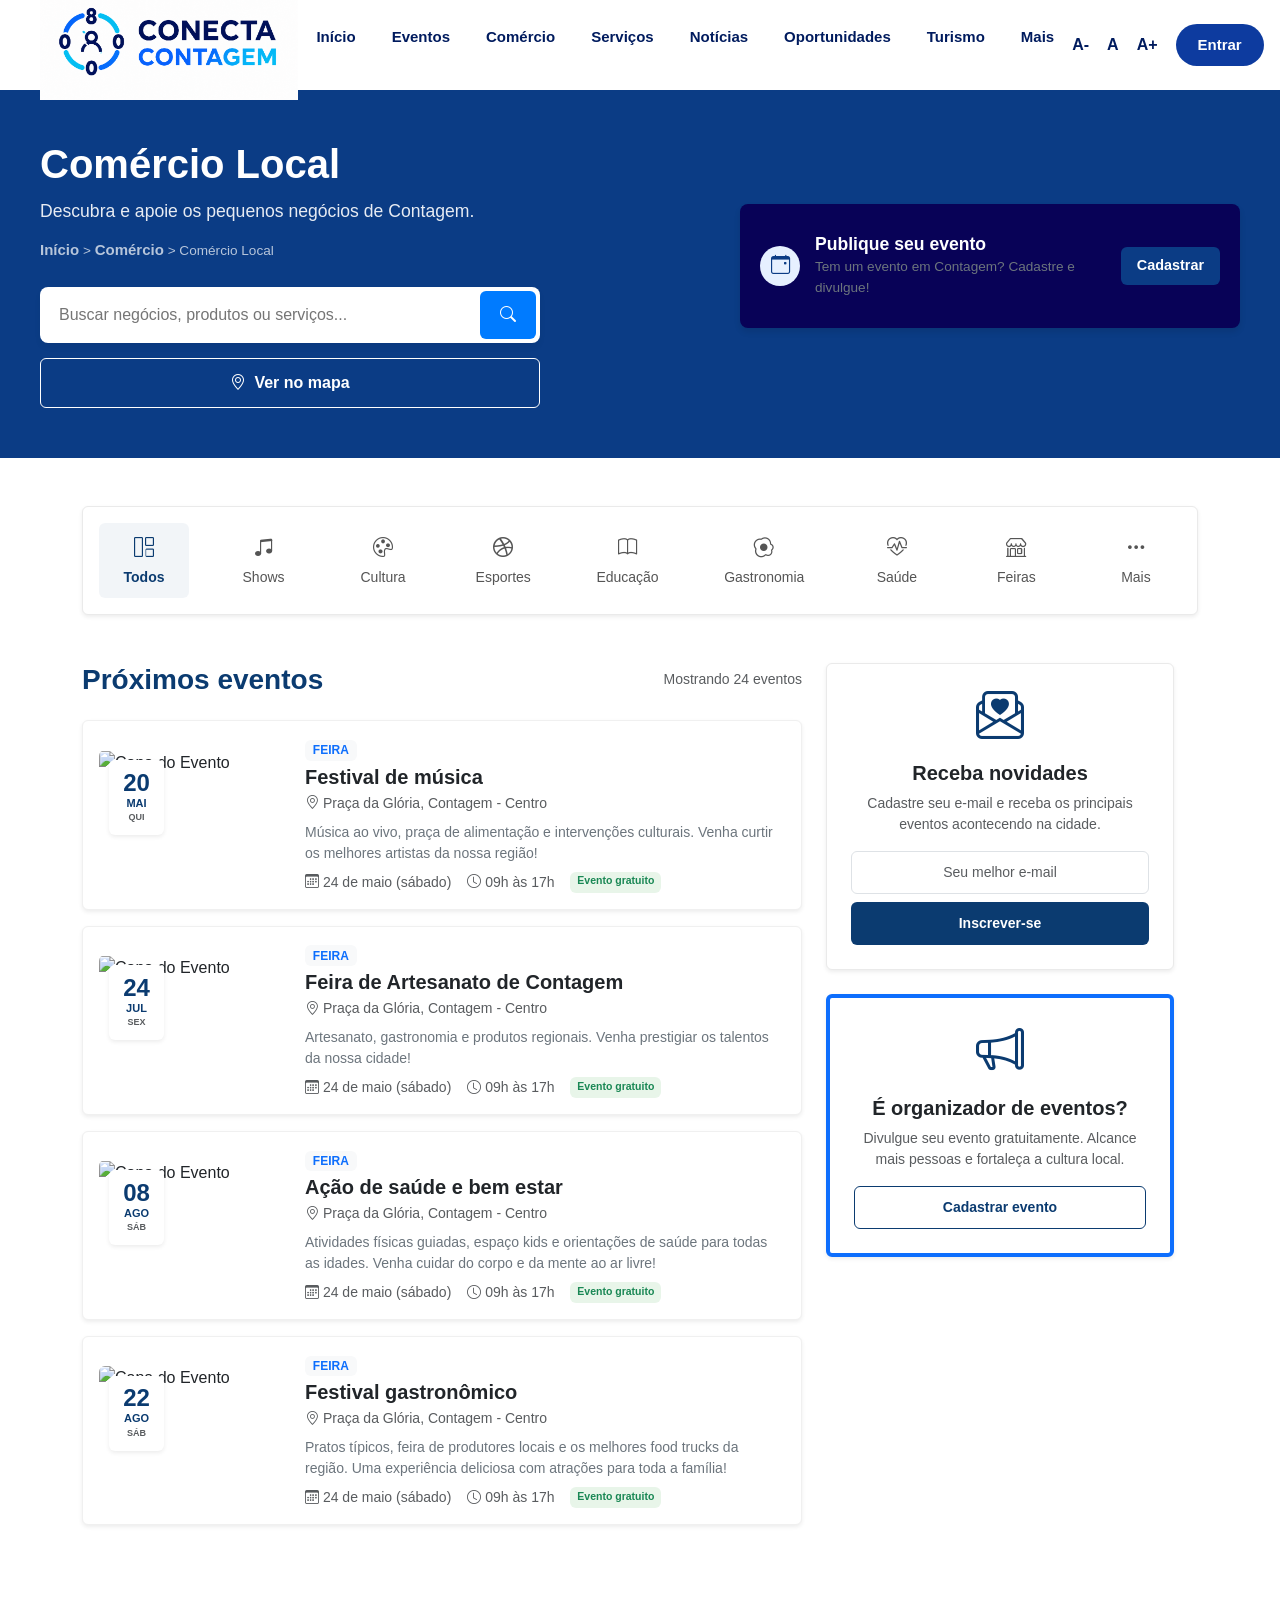
==== commit b8797610: "javascript quase completo" ====
--- a/index.html
+++ b/index.html
@@ -25,7 +25,7 @@
     <!-- Cabeçalho Menu/ Home-->
     <header>
         <div class="logo">
-            <img src="img/logo123.png" alt="Logo">
+            <img src="img/logo.png" alt="Logo">
         </div>
 
         <nav>
@@ -192,8 +192,7 @@
                             </p>
 
                             <p class="text-secondary small mb-2">
-                                Música ao vivo, praça de alimentação e intervenções culturais. Venha curtir os melhores
-                                artistas da nossa região!
+                                Música ao vivo, praça de alimentação e intervenções culturais. Venha curtir os melhores artistas da nossa região!
                             </p>
 
                             <div class="d-flex flex-wrap gap-3 small text-muted">
@@ -332,8 +331,7 @@
                             </p>
 
                             <p class="text-secondary small mb-2">
-                                Atividades físicas guiadas, espaço kids e orientações de saúde para todas as idades.
-                                Venha cuidar do corpo e da mente ao ar livre!
+                                Atividades físicas guiadas, espaço kids e orientações de saúde para todas as idades. Venha cuidar do corpo e da mente ao ar livre!
                             </p>
 
                             <div class="d-flex flex-wrap gap-3 small text-muted">
@@ -402,8 +400,7 @@
                             </p>
 
                             <p class="text-secondary small mb-2">
-                                Pratos típicos, feira de produtores locais e os melhores food trucks da região. Uma
-                                experiência deliciosa com atrações para toda a família!
+                                Pratos típicos, feira de produtores locais e os melhores food trucks da região. Uma experiência deliciosa com atrações para toda a família!
                             </p>
 
                             <div class="d-flex flex-wrap gap-3 small text-muted">
@@ -500,122 +497,6 @@
         </div>
     </main>
 
-    <!-- ---------------------------------------- Footer  ----------------------------- -->
-    <footer class="rodape">
-
-        <!-- Container principal -->
-        <div class="containerRodape">
-
-            <!-- ================= Logo ================= -->
-            <div class="footer-col">
-
-                <!-- Logo -->
-                <img src="img/logo 04.png" alt="Logo Conecta Contagem" class="logo-footer">
-
-                <!-- Texto -->
-                <p>
-                    Informação que conecta você ao que
-                    Contagem tem de melhor.
-                </p>
-
-                <!-- Redes sociais -->
-    
-                <div class="redes">
-
-                    <a href="#" aria-label="Facebook">
-                        <i class="bi bi-facebook"></i>
-                    </a>
-
-                    <a href="#" aria-label="Instagram">
-                        <i class="bi bi-instagram"></i>
-                    </a>
-
-                    <a href="#" aria-label="YouTube">
-                        <i class="bi bi-youtube"></i>
-                    </a>
-
-                </div>
-
-            </div>
-
-            <!-- ================= Navegue ================= -->
-
-            <div class="footer-col">
-
-                <h3>Navegue</h3>
-
-                <ul>
-                    <li><a href="#">Início</a></li>
-                    <li><a href="#">Eventos</a></li>
-                    <li><a href="#">Comércio</a></li>
-                    <li><a href="#">Serviços</a></li>
-                    <li><a href="#">Notícias</a></li>
-                </ul>
-
-            </div>
-
-            <!-- ================= Institucional ================= -->
-
-            <div class="footer-col">
-
-                <h3>Institucional</h3>
-
-                <ul>
-                    <li><a href="#">Sobre o projeto</a></li>
-                    <li><a href="#">Como funciona</a></li>
-                    <li><a href="#">Perguntas frequentes</a></li>
-                    <li><a href="#">Fale conosco</a></li>
-                </ul>
-
-            </div>
-
-            <!-- ================= Legal ================= -->
-
-            <div class="footer-col">
-
-                <h3>Legal</h3>
-
-                <ul>
-                    <li><a href="#">Termos de uso</a></li>
-                    <li><a href="#">Política de privacidade</a></li>
-                    <li><a href="#">Acessibilidade</a></li>
-                </ul>
-
-            </div>
-
-            <!-- ================= Newsletter ================= -->
-
-            <div class="footer-col newsletter-col">
-
-                <h3>Receba novidades</h3>
-
-                <div class="newsletter">
-
-                    <input type="email" placeholder="Digite seu e-mail">
-
-                    <button>
-                        ➜
-                    </button>
-
-                </div>
-
-                <p>
-                    Fique por dentro das novidades da cidade.
-                </p>
-
-            </div>
-
-        </div>
-
-        <!-- Copyright -->
-
-        <div class="footer-copy">
-
-            © 2025 Conecta Contagem. Todos os direitos reservados.
-
-        </div>
-
-    </footer>
 
 </body>
 
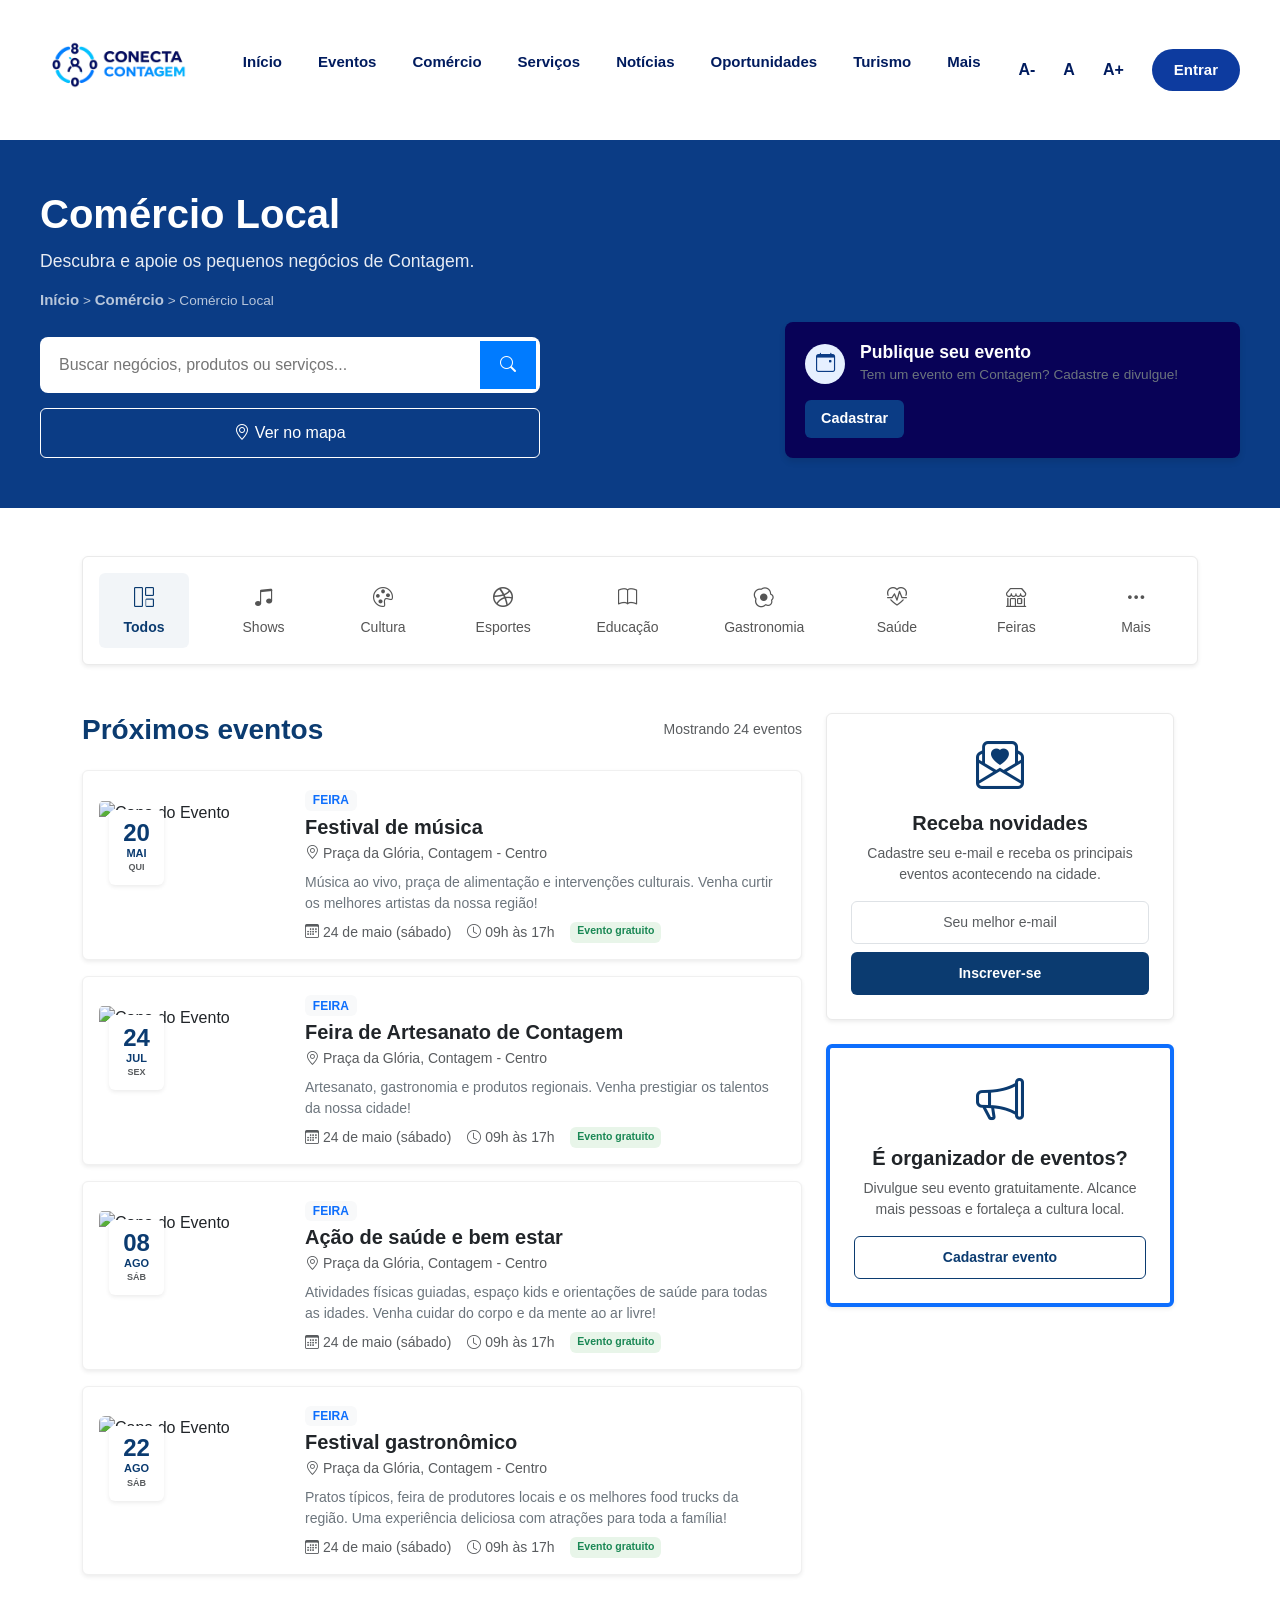
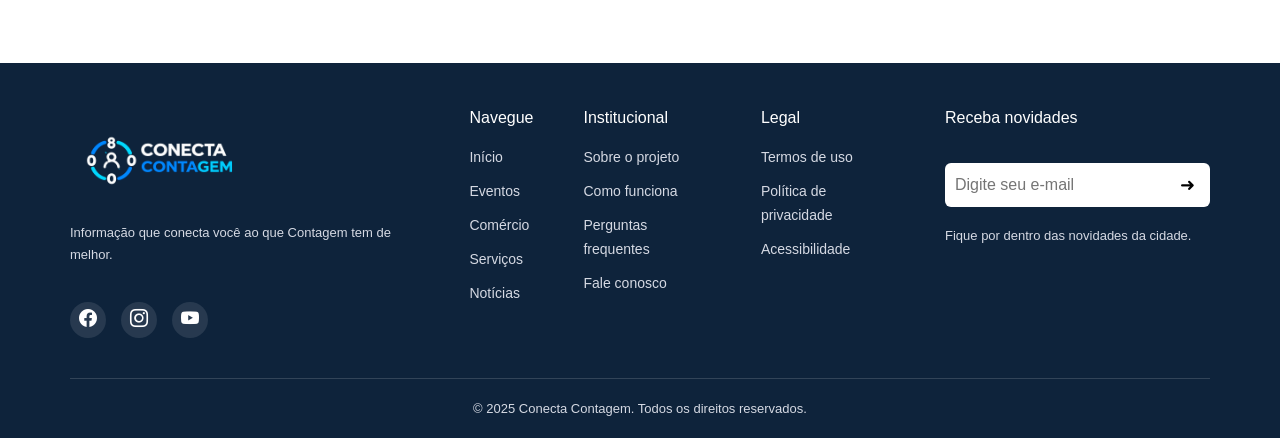
==== commit 8e178c77: "fazendo responsividade" ====
--- a/index.html
+++ b/index.html
@@ -25,8 +25,12 @@
     <!-- Cabeçalho Menu/ Home-->
     <header>
         <div class="logo">
-            <img src="img/logo.png" alt="Logo">
+            <img src="img/logo123.png" alt="Logo">
         </div>
+
+        <button class="menu-toggle">
+            <i class="bi bi-list"></i>
+        </button>
 
         <nav>
 
@@ -192,7 +196,8 @@
                             </p>
 
                             <p class="text-secondary small mb-2">
-                                Música ao vivo, praça de alimentação e intervenções culturais. Venha curtir os melhores artistas da nossa região!
+                                Música ao vivo, praça de alimentação e intervenções culturais. Venha curtir os melhores
+                                artistas da nossa região!
                             </p>
 
                             <div class="d-flex flex-wrap gap-3 small text-muted">
@@ -331,7 +336,8 @@
                             </p>
 
                             <p class="text-secondary small mb-2">
-                                Atividades físicas guiadas, espaço kids e orientações de saúde para todas as idades. Venha cuidar do corpo e da mente ao ar livre!
+                                Atividades físicas guiadas, espaço kids e orientações de saúde para todas as idades.
+                                Venha cuidar do corpo e da mente ao ar livre!
                             </p>
 
                             <div class="d-flex flex-wrap gap-3 small text-muted">
@@ -400,7 +406,8 @@
                             </p>
 
                             <p class="text-secondary small mb-2">
-                                Pratos típicos, feira de produtores locais e os melhores food trucks da região. Uma experiência deliciosa com atrações para toda a família!
+                                Pratos típicos, feira de produtores locais e os melhores food trucks da região. Uma
+                                experiência deliciosa com atrações para toda a família!
                             </p>
 
                             <div class="d-flex flex-wrap gap-3 small text-muted">
@@ -497,6 +504,137 @@
         </div>
     </main>
 
+    <!-- ---------------------------------------- Footer  ----------------------------- -->
+    <footer class="rodape">
+
+        <!-- Container principal -->
+        <div class="containerRodape">
+
+            <!-- ================= Logo ================= -->
+            <div class="footer-col">
+
+                <!-- Logo -->
+                <img src="img/logo 04.png" alt="Logo Conecta Contagem" class="logo-footer">
+
+                <!-- Texto -->
+                <p>
+                    Informação que conecta você ao que
+                    Contagem tem de melhor.
+                </p>
+
+                <!-- Redes sociais -->
+
+                <div class="redes">
+
+                    <a href="#" aria-label="Facebook">
+                        <i class="bi bi-facebook"></i>
+                    </a>
+
+                    <a href="#" aria-label="Instagram">
+                        <i class="bi bi-instagram"></i>
+                    </a>
+
+                    <a href="#" aria-label="YouTube">
+                        <i class="bi bi-youtube"></i>
+                    </a>
+
+                </div>
+
+            </div>
+
+            <!-- ================= Navegue ================= -->
+
+            <div class="footer-col">
+
+                <h3>Navegue</h3>
+
+                <ul>
+                    <li><a href="#">Início</a></li>
+                    <li><a href="#">Eventos</a></li>
+                    <li><a href="#">Comércio</a></li>
+                    <li><a href="#">Serviços</a></li>
+                    <li><a href="#">Notícias</a></li>
+                </ul>
+
+            </div>
+
+            <!-- ================= Institucional ================= -->
+
+            <div class="footer-col">
+
+                <h3>Institucional</h3>
+
+                <ul>
+                    <li><a href="#">Sobre o projeto</a></li>
+                    <li><a href="#">Como funciona</a></li>
+                    <li><a href="#">Perguntas frequentes</a></li>
+                    <li><a href="#">Fale conosco</a></li>
+                </ul>
+
+            </div>
+
+            <!-- ================= Legal ================= -->
+
+            <div class="footer-col">
+
+                <h3>Legal</h3>
+
+                <ul>
+                    <li><a href="#">Termos de uso</a></li>
+                    <li><a href="#">Política de privacidade</a></li>
+                    <li><a href="#">Acessibilidade</a></li>
+                </ul>
+
+            </div>
+
+            <!-- ================= Newsletter ================= -->
+
+            <div class="footer-col newsletter-col">
+
+                <h3>Receba novidades</h3>
+
+                <div class="newsletter">
+
+                    <input type="email" placeholder="Digite seu e-mail">
+
+                    <button>
+                        ➜
+                    </button>
+
+                </div>
+
+                <p>
+                    Fique por dentro das novidades da cidade.
+                </p>
+
+            </div>
+
+        </div>
+
+        <!-- Copyright -->
+
+        <div class="footer-copy">
+
+            © 2025 Conecta Contagem. Todos os direitos reservados.
+
+        </div>
+
+    </footer>
+
+    <script>
+
+
+        const botao = document.querySelector(".menu-toggle");
+        const menu = document.querySelector("nav");
+
+        botao.addEventListener("click", () => {
+
+            menu.classList.toggle("ativo");
+
+        });
+
+
+    </script>
 
 </body>
 
--- a/css/style.css
+++ b/css/style.css
@@ -3,132 +3,207 @@
 
 */
 
-*{
-    margin:0;
-    padding:0;
-    box-sizing:border-box;
+* {
+    margin: 0;
+    padding: 0;
+    box-sizing: border-box;
 }
 
 /* Corpo */
 
-body{
-
-    font-family:Arial, Helvetica, sans-serif;
+body {
+
+    font-family: Arial, Helvetica, sans-serif;
+    overflow-x: hidden;
 
 }
 
 /* Cabeçalho */
 
-header{
-
-    width:100%;
-    height:90px;
-
-    display:flex;
-
-    justify-content:space-between;
-
-    align-items:center;
-
-    padding:0 40px;
-
-    background:white;
+header {
+
+    width: 100%;
+    min-height: 90px;
+
+    display: flex;
+
+    justify-content: space-between;
+
+    align-items: center;
+
+    padding: 15px 40px;
+
+    background: white;
+
+    flex-wrap: wrap;
 
 }
 
 /* Logo */
 
-.logo img{
+.logo img {
 
     height: 110px;
+    max-width: 100%;
 
 }
 
 /* Menu */
 
-nav ul{
-
-    list-style:none;
-
-    display:flex;
-
-}
-
-nav li{
-
-    margin:0 18px;
-
-}
-
-nav a{
-
-    text-decoration:none;
-
-    color:#001b5e;
-
-    font-weight:bold;
-
-    font-size:15px;
-
-}
-
-nav a:hover{
-
-    color:#1d64f2;
+nav ul {
+
+    list-style: none;
+
+    display: flex;
+
+    flex-wrap: wrap;
+
+}
+
+nav li {
+
+    margin: 0 18px;
+
+}
+
+nav a {
+
+    text-decoration: none;
+
+    color: #001b5e;
+
+    font-weight: bold;
+
+    font-size: 15px;
+
+}
+
+nav a:hover {
+
+    color: #1d64f2;
+
+}
+
+.menu-toggle {
+    display: none;
+    background: none;
+    border: none;
+    font-size: 32px;
+    color: #001b5e;
+    cursor: pointer;
+}
+
+@media (max-width: 768px) {
+
+    nav {
+
+        display: none;
+
+    }
+
+    .menu-direita {
+
+        display: none;
+
+    }
+
+    .menu-toggle {
+
+        display: block;
+
+    }
+
+}
+
+@media (max-width:768px) {
+
+    nav.ativo {
+
+        display: block;
+
+        position: absolute;
+
+        top: 90px;
+
+        left: 0;
+
+        width: 100%;
+
+        background: #fff;
+
+        padding: 20px;
+
+        box-shadow: 0 5px 15px rgba(0, 0, 0, .15);
+
+    }
+
+    nav.ativo ul {
+
+        flex-direction: column;
+
+        gap: 20px;
+
+    }
 
 }
 
 /* Parte da direita */
 
-.menu-direita{
-
-    display:flex;
-
-    align-items:center;
-
-}
-
-.menu-direita a{
-
-    text-decoration:none;
-
-    color:#001b5e;
-
-    margin-right:18px;
-
-    font-weight:bold;
+.menu-direita {
+
+    display: flex;
+
+    align-items: center;
+
+    flex-wrap: wrap;
+
+    gap: 10px;
+
+}
+
+.menu-direita a {
+
+    text-decoration: none;
+
+    color: #001b5e;
+
+    margin-right: 18px;
+
+    font-weight: bold;
 
 }
 
 /* Botão */
 
-.botaoEntrar{
-
-    background:#0d3b9f;
-
-    color:white;
-
-    border:none;
-
-    padding:10px 22px;
-
-    border-radius:25px;
+.botaoEntrar {
+
+    background: #0d3b9f;
+
+    color: white;
+
+    border: none;
+
+    padding: 10px 22px;
+
+    border-radius: 25px;
 
     font-size: 15px;
+
     font-weight: 600;
 
-    cursor:pointer;
-    transition: all 0.3s ease;
-
-}
-
-.botaoEntrar:hover{
-
-    background:#237e01;
-    
+    cursor: pointer;
+
+    transition: all .3s ease;
+
+}
+
+.botaoEntrar:hover {
+
+    background: #237e01;
+
     transform: translateY(-2px);
 
-    box-shadow: 0 4px 12px rgba(13, 110, 253, 0.3);
+    box-shadow: 0 4px 12px rgba(13, 110, 253, .3);
 
 }
 
@@ -144,149 +219,194 @@
 */
 
 .hero-comercio {
-    background-color: #0b3c85; 
-    background-image: linear-gradient(rgba(11, 60, 133, 0.85), rgba(11, 60, 133, 0.85)), url('caminho-da-sua-imagem-de-fundo.jpg'); 
+
+    background-color: #0b3c85;
+
+    background-image: linear-gradient(rgba(11, 60, 133, .85), rgba(11, 60, 133, .85)), url('caminho-da-sua-imagem-de-fundo.jpg');
+
     background-size: cover;
+
     background-position: center;
-    color: #ffffff;
+
+    color: #fff;
+
     padding: 50px 20px;
-    font-family: Arial, sans-serif; 
+
+    font-family: Arial, sans-serif;
+
 }
 
 .hero-container {
+
     max-width: 1200px;
+
+    width: 100%;
+
     margin: 0 auto;
-    display: flex;
+
+    display: flex;
+
     justify-content: space-between;
-    align-items: flex-end; /* Alinha os dois lados por baixo */
-    flex-wrap: wrap; 
+
+    align-items: flex-end;
+
+    flex-wrap: wrap;
+
     gap: 40px;
-}
-
-/* Estrutura do Lado Esquerdo (Textos + Busca) */
+
+}
+
 .hero-esquerdo {
-    flex: 1.2; 
+
+    flex: 1 1 600px;
+
     min-width: 320px;
-    display: flex;
+
+    display: flex;
+
     flex-direction: column;
-    gap: 25px; 
+
+    gap: 25px;
+
 }
 
 .hero-conteudo {
-    width: 100%;
+
+    width: 100%;
+
 }
 
 .hero-titulo {
+
     font-size: 2.5rem;
-    margin: 0 0 10px 0;
+
+    margin-bottom: 10px;
+
     font-weight: bold;
+
 }
 
 .hero-subtitulo {
+
     font-size: 1.1rem;
-    margin: 0 0 15px 0;
-    opacity: 0.9;
+
+    margin-bottom: 15px;
+
+    opacity: .9;
+
 }
 
 .hero-breadcrumb {
-    font-size: 0.85rem;
-    opacity: 0.7;
+
+    font-size: .85rem;
+
+    opacity: .7;
+
 }
 
 .hero-breadcrumb a {
-    color: #ffffff;
+
+    color: #fff;
+
     text-decoration: none;
+
 }
 
 .hero-breadcrumb a:hover {
+
     text-decoration: underline;
-}
-
-/* Agrupador da Busca e do Mapa no Lado Esquerdo */
+
+}
+
 .busca-e-mapa-container {
-    display: flex;
+
+    display: flex;
+
     flex-direction: column;
+
     gap: 15px;
-    max-width: 500px; /* Controla a largura máxima da busca */
-}
-
-/* Barra de Busca */
+
+    max-width: 500px;
+
+    width: 100%;
+
+}
+
 .busca-container {
-    display: flex;
-    background-color: #ffffff;
+
+    display: flex;
+
+    background: #fff;
+
     border-radius: 8px;
+
     overflow: hidden;
+
     padding: 4px;
-    box-shadow: 0 4px 6px rgba(0, 0, 0, 0.05);
+
+    width: 100%;
+
 }
 
 .busca-input {
+
     flex: 1;
+
     border: none;
+
+    outline: none;
+
     padding: 12px 15px;
-    font-size: 1rem;
-    outline: none;
-    color: #333333;
+
 }
 
 .busca-btn {
-    background-color: #007bff; 
+
+    background: #007bff;
+
     border: none;
-    color: #ffffff;
+
+    color: #fff;
+
     padding: 0 20px;
+
+    cursor: pointer;
+
+}
+
+.btn-mapa {
+
+    width: 100%;
+
+    background: transparent;
+
+    border: 1px solid #fff;
+
+    color: #fff;
+
+    padding: 12px;
+
     border-radius: 6px;
+
     cursor: pointer;
-    display: flex;
-    align-items: center;
-    justify-content: center;
-    transition: background-color 0.2s;
-}
-
-.busca-btn:hover {
-    background-color: #0056b3;
-}
-
-/* Botão Ver no Mapa */
-.btn-mapa {
-    width: 100%; 
-    background-color: transparent;
-    border: 1px solid #ffffff;
-    color: #ffffff;
-    padding: 12px 15px;
-    border-radius: 6px;
-    cursor: pointer;
-    display: flex;
-    align-items: center;
-    justify-content: center;
-    gap: 8px;
-    font-size: 1rem;
-    font-weight: bold;
-    transition: background-color 0.2s;
-}
-
-.btn-mapa:hover {
-    background-color: rgba(255, 255, 255, 0.1);
-}
-
-/* Estrutura do Lado Direito (Card de Evento) */
+
+}
+
 .hero-direito {
-    flex: 1;
+
+    flex: 1 1 350px;
+
     max-width: 500px;
-    min-width: 300px;
-}
-
-/* Card Branco Interno (Lado Direito) */
+
+}
+
 .card-publique-evento {
-    background-color: #ffffff;
-    border-radius: 8px;
-    padding: 30px 20px !important;
-    display: flex;
-    justify-content: space-between;
-    align-items: center;
-    gap: 15px;
-    box-shadow: 0 8px 24px rgba(0, 0, 0, 0.15); 
-    transform: translateY(-80px);
-}
+
+    width: 100%;
+
+}
+
+/*0000000000000000000000000000000000000000000000000000000000000000000000000000000000000000*/
 
 .evento-info {
     display: flex;
@@ -309,7 +429,7 @@
 
 .evento-textos h2 {
     font-size: 1.1rem;
-    color: #0b3c85; /* Mantido o azul do projeto */
+    color: #fefeff;
     margin: 0 0 2px 0;
     font-weight: bold;
 }
@@ -329,53 +449,31 @@
     font-size: 0.9rem;
     font-weight: bold;
     cursor: pointer;
-    white-space: nowrap; 
+    white-space: nowrap;
     transition: background-color 0.2s;
 }
 
 .btn-cadastrar-evento:hover {
-    background-color: #237e01 !important;
-    color:#ffffff !important;
-}
-
-/* Responsividade Mobile */
-@media (max-width: 768px) {
-    .hero-container {
-        flex-direction: column;
-        align-items: stretch;
-    }
-}
-
-@media (max-width: 480px) {
-    .card-publique-evento {
-        flex-direction: column;
-        text-align: center;
-    }
-    .evento-info {
-        flex-direction: column;
-    }
-    .btn-cadastrar-evento {
-        width: 100%;
-    }
-}
-
-
-
+    background-color: #237e01;
+    color: #ffffff;
+}
 
 /*
    ESTILIZAÇÃO DA SEÇÃO PUBLIQUE SEU EVENTO
    */
 
-   /* Caixinha branca flutuante */
+/* Caixinha branca flutuante */
 .card-publique-evento {
     background-color: #080257;
     border-radius: 8px;
-    padding: 15px 20px;
+    padding: 20px;
     display: flex;
     justify-content: space-between;
     align-items: center;
     gap: 15px;
-    box-shadow: 0 4px 6px rgba(0, 0, 0, 0.1); 
+    box-shadow: 0 4px 6px rgba(0, 0, 0, 0.1);
+    width: 100%;
+    flex-wrap: wrap;
 }
 
 /* Agrupa ícone e textos */
@@ -423,33 +521,21 @@
     font-size: 0.9rem;
     font-weight: bold;
     cursor: pointer;
-    white-space: nowrap; 
+    white-space: nowrap;
     transition: background-color 0.2s;
 }
 
 .btn-cadastrar-evento:hover {
-    background-color: #002663;
-}
-
-/* Responsividade para telas mobile */
-@media (max-width: 480px) {
-    .card-publique-evento {
-        flex-direction: column;
-        text-align: center;
-    }
-    .evento-info {
-        flex-direction: column;
-    }
-    .btn-cadastrar-evento {
-        width: 100%;
-    }
-}
-
+    background-color: #237e01;
+    color: #ffffff;
+}
+
+/*
 /*
 BLOCO ABAIXO DE BANNERS  DA SESSÃO AZUL
  */
 
- /* PALETA DE CORES PRINCIPAIS */
+/* PALETA DE CORES PRINCIPAIS */
 :root {
     --azul-conecta: #0b3b70;
     --azul-hover: #082d56;
@@ -462,6 +548,7 @@
 /* FORMATO DOS BOTÕES DE CATEGORIA (QUADRINHOS) */
 .guia-categorias {
     border: 1px solid #eaeaea;
+    width: 100%;
 }
 
 .btn-categoria {
@@ -478,13 +565,15 @@
     gap: 4px;
     min-width: 90px;
     transition: all 0.2s ease;
+    cursor: pointer;
 }
 
 .btn-categoria i {
     font-size: 20px;
 }
 
-.btn-categoria:hover, .btn-categoria.active {
+.btn-categoria:hover,
+.btn-categoria.active {
     background-color: rgba(11, 59, 112, 0.05);
     color: var(--azul-conecta);
     font-weight: 600;
@@ -494,6 +583,7 @@
 .card-evento {
     border: 1px solid #f0f0f0;
     transition: transform 0.2s, box-shadow 0.2s;
+    width: 100%;
 }
 
 .card-evento:hover {
@@ -534,11 +624,13 @@
 /* BLOCOS DA BARRA LATERAL SECUNDÁRIA */
 .bloco-lateral {
     border: 1px solid #eaeaea;
+    width: 100%;
 }
 
 .bloco-lateral input {
     font-size: 14px;
     padding: 10px;
+    width: 100%;
 }
 
 /* BOTÕES DE AÇÃO */
@@ -570,6 +662,58 @@
     color: #ffffff !important;
 }
 
+@media (max-width: 992px) {
+
+    .guia-categorias {
+        justify-content: center !important;
+        gap: 10px !important;
+    }
+
+    .btn-categoria {
+        flex: 1 1 140px;
+    }
+
+    .card-evento {
+        flex-direction: column !important;
+        align-items: center !important;
+        text-align: center;
+    }
+
+    .card-evento .position-relative {
+        width: 100% !important;
+        max-width: 320px;
+        height: 220px !important;
+    }
+
+    .bloco-lateral {
+        margin-top: 20px;
+    }
+
+}
+
+@media (max-width: 768px) {
+
+    .btn-categoria {
+        flex: 1 1 calc(50% - 10px);
+    }
+
+}
+
+@media (max-width: 576px) {
+
+    .btn-categoria {
+        flex: 1 1 100%;
+    }
+
+    .card-evento {
+        padding: 15px !important;
+    }
+
+    .card-evento .position-relative {
+        height: 180px !important;
+    }
+
+}
 
 /*--------------------------   footer -----------------------------------*/
 
@@ -676,13 +820,13 @@
    REDES SOCIAIS
 ========================== */
 
-.redes{
+.redes {
     display: flex;
     gap: 15px;
     margin-top: 20px;
 }
 
-.redes a{
+.redes a {
     display: flex;
     justify-content: center;
     align-items: center;
@@ -691,7 +835,7 @@
     height: 36px;
 
     border-radius: 50%;
-    background: rgba(255,255,255,.1);
+    background: rgba(255, 255, 255, .1);
 
     color: #fff;
     text-decoration: none;
@@ -699,12 +843,12 @@
     transition: .3s;
 }
 
-.redes a:hover{
+.redes a:hover {
     background: #ffffff;
     color: #052A6B;
 }
 
-.redes i{
+.redes i {
     font-size: 18px;
 }
 
@@ -770,4 +914,120 @@
 
 }
 
-
+/* ==========================
+   FOOTER
+========================== */
+
+@media (max-width: 992px) {
+
+    .rodape {
+
+        padding: 40px 30px 20px;
+
+    }
+
+    .containerRodape {
+
+        flex-wrap: wrap;
+
+        gap: 40px;
+
+    }
+
+    .footer-col {
+
+        flex: 1 1 45%;
+
+    }
+
+}
+
+/* ==========================
+   CONTAINER
+========================== */
+
+@media (max-width: 768px) {
+
+    .rodape {
+
+        padding: 35px 20px 20px;
+
+    }
+
+    .containerRodape {
+
+        flex-direction: column;
+
+        gap: 35px;
+
+    }
+
+    .footer-col {
+
+        width: 100%;
+
+    }
+
+}
+
+/* ==========================
+   NEWSLETTER
+========================== */
+
+@media (max-width: 576px) {
+
+    .newsletter {
+
+        flex-direction: column;
+
+        gap: 10px;
+
+    }
+
+    .newsletter input {
+
+        width: 100%;
+
+        border-radius: 6px;
+
+    }
+
+    .newsletter button {
+
+        width: 100%;
+
+        border-radius: 6px;
+
+        padding: 12px;
+
+    }
+
+}
+
+/* ==========================
+   LOGO
+========================== */
+
+@media (max-width: 576px) {
+
+    .logo-footer {
+
+        width: 150px;
+
+    }
+
+}
+
+/* ==========================
+   COPYRIGHT
+========================== */
+
+@media (max-width: 576px) {
+
+    .footer-copy {
+
+        font-size: 12px;
+
+    }
+
+}
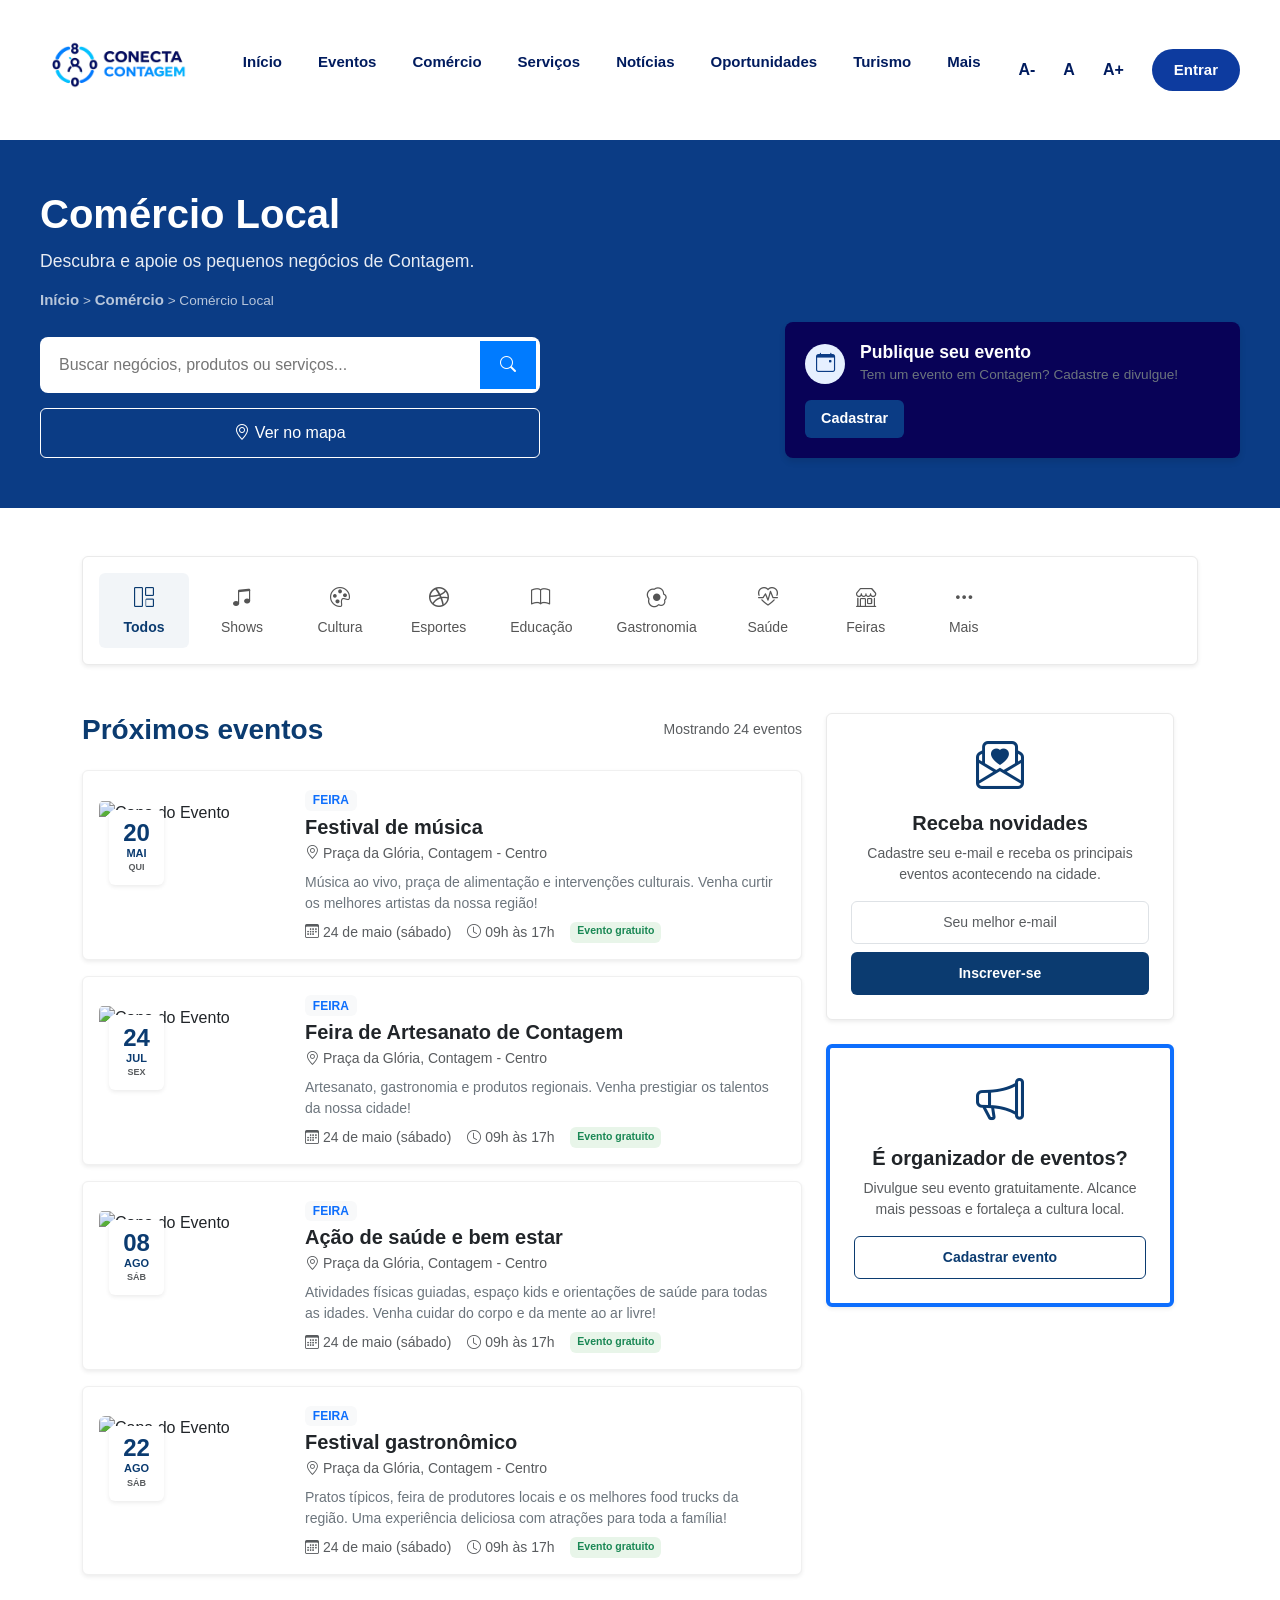
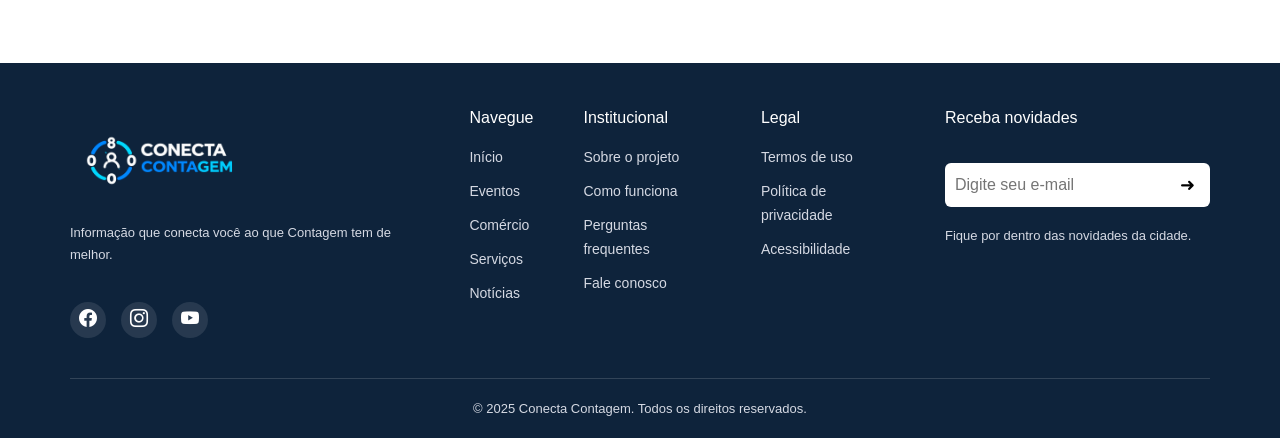
==== commit 2764a411: "Alteração css" ====
--- a/index.html
+++ b/index.html
@@ -127,18 +127,64 @@
         <!-- LINHA DE CATEGORIAS (Aparece apenas uma vez) -->
         <section class="row mb-5">
             <div class="col-12">
-                <div
-                    class="d-flex justify-content-between align-items-center flex-wrap gap-2 guia-categorias p-3 bg-white rounded shadow-sm">
-                    <button class="btn-categoria active"><i class="bi bi-grid-1x2"></i> Todos</button>
-                    <button class="btn-categoria"><i class="bi bi-music-note-beamed"></i> Shows</button>
-                    <button class="btn-categoria"><i class="bi bi-palette"></i> Cultura</button>
-                    <button class="btn-categoria"><i class="bi bi-dribbble"></i> Esportes</button>
-                    <button class="btn-categoria"><i class="bi bi-book"></i> Educação</button>
-                    <button class="btn-categoria"><i class="bi bi-egg-fried"></i> Gastronomia</button>
-                    <button class="btn-categoria"><i class="bi bi-heart-pulse"></i> Saúde</button>
-                    <button class="btn-categoria"><i class="bi bi-shop"></i> Feiras</button>
-                    <button class="btn-categoria"><i class="bi bi-three-dots"></i> Mais</button>
+        
+                <!-- BOTÃO MOBILE -->
+                <button class="btn btn-light w-100 d-lg-none mb-2"
+                        type="button"
+                        data-bs-toggle="collapse"
+                        data-bs-target="#categoriasCollapse"
+                        aria-expanded="false"
+                        aria-controls="categoriasCollapse">
+        
+                    <i class="bi bi-grid-1x2"></i> Categorias
+        
+                </button>
+        
+                <!-- CONTEÚDO -->
+                <div class="collapse d-lg-block" id="categoriasCollapse">
+        
+                    <div class="d-flex flex-wrap gap-2 guia-categorias p-3 bg-white rounded shadow-sm">
+        
+                        <button class="btn-categoria active">
+                            <i class="bi bi-grid-1x2"></i> Todos
+                        </button>
+        
+                        <button class="btn-categoria">
+                            <i class="bi bi-music-note-beamed"></i> Shows
+                        </button>
+        
+                        <button class="btn-categoria">
+                            <i class="bi bi-palette"></i> Cultura
+                        </button>
+        
+                        <button class="btn-categoria">
+                            <i class="bi bi-dribbble"></i> Esportes
+                        </button>
+        
+                        <button class="btn-categoria">
+                            <i class="bi bi-book"></i> Educação
+                        </button>
+        
+                        <button class="btn-categoria">
+                            <i class="bi bi-egg-fried"></i> Gastronomia
+                        </button>
+        
+                        <button class="btn-categoria">
+                            <i class="bi bi-heart-pulse"></i> Saúde
+                        </button>
+        
+                        <button class="btn-categoria">
+                            <i class="bi bi-shop"></i> Feiras
+                        </button>
+        
+                        <button class="btn-categoria">
+                            <i class="bi bi-three-dots"></i> Mais
+                        </button>
+        
+                    </div>
+        
                 </div>
+        
             </div>
         </section>
 
--- a/css/style.css
+++ b/css/style.css
@@ -578,6 +578,27 @@
     color: var(--azul-conecta);
     font-weight: 600;
 }
+@media (max-width: 991px) {
+
+    .guia-categorias {
+        display: flex;
+        flex-direction: column;
+        align-items: stretch;
+    }
+
+    .btn-categoria {
+        flex-direction: row;
+        justify-content: flex-start;
+        width: 100%;
+        min-width: 100%;
+        text-align: left;
+        gap: 10px;
+    }
+
+    .btn-categoria i {
+        font-size: 18px;
+    }
+}
 
 /* CARDS DE EVENTO (LAYOUT CLEAN) */
 .card-evento {
